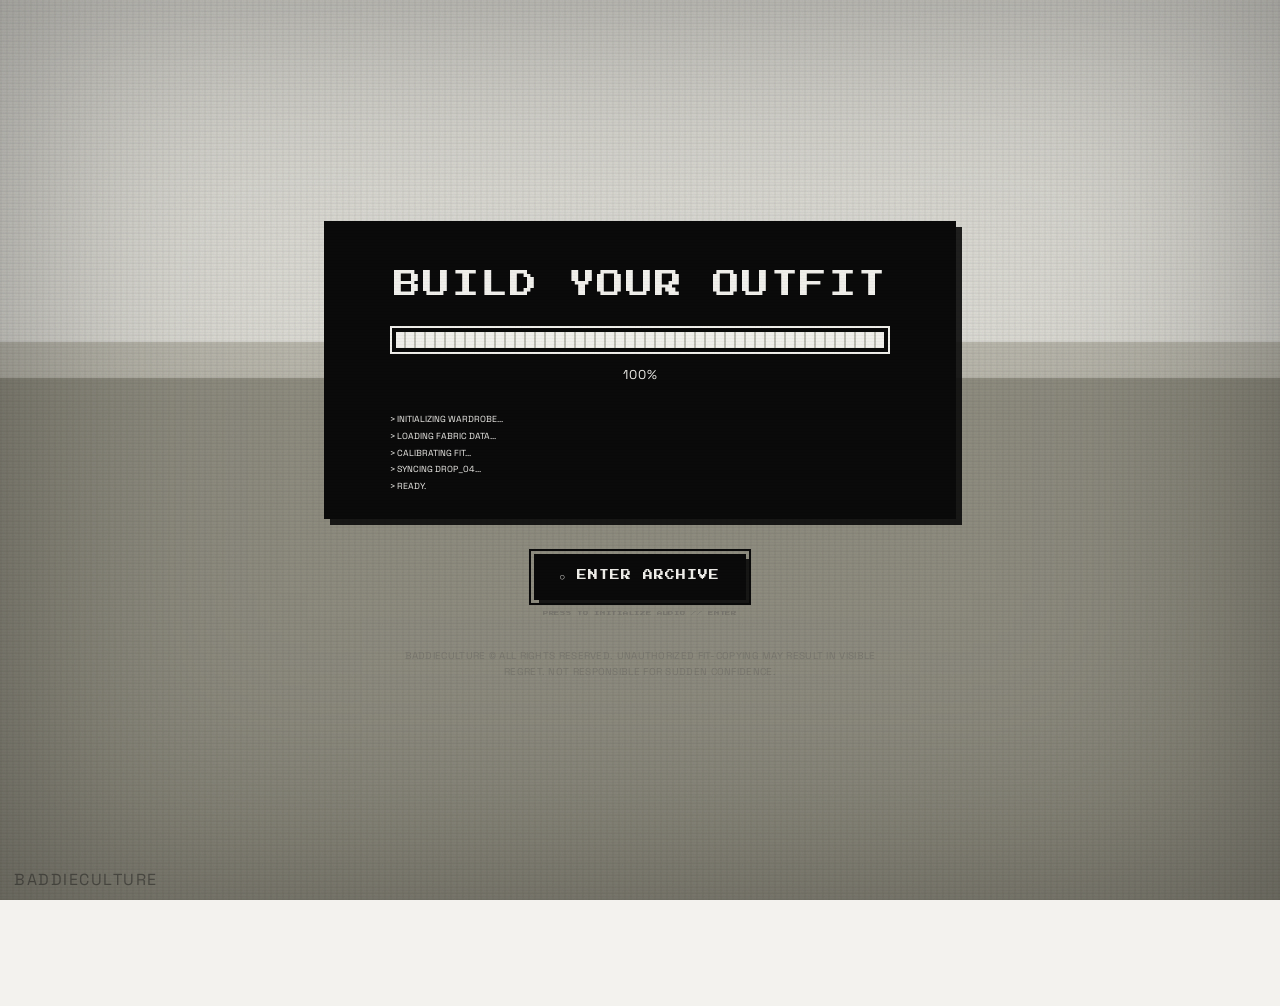
==== index.html @ 6192aa29 "Add files via upload" ====
<!DOCTYPE html>
<html lang="en">
<head>
  <meta charset="UTF-8">
  <meta name="viewport" content="width=device-width, initial-scale=1.0, viewport-fit=cover">
  <meta name="theme-color" content="#0a0a0a">
  <meta name="description" content="BADDIECULTURE // BUILD YOUR OUTFIT">
  <meta name="theme-color" content="#0a0a0a">
  <title>BADDIECULTURE // BUILD YOUR OUTFIT</title>
  <link rel="preconnect" href="https://fonts.googleapis.com">
  <link rel="preconnect" href="https://fonts.gstatic.com" crossorigin>
  <link href="https://fonts.googleapis.com/css2?family=Press+Start+2P&family=Space+Grotesk:wght@400;500;600;700&display=swap" rel="stylesheet">
  <link rel="stylesheet" href="css/styles.css">
</head>
<body>
  <div class="liminal-bg" aria-hidden="true"></div>
  <div class="grain-overlay" aria-hidden="true"></div>
  <div class="scan-overlay" aria-hidden="true"></div>
  <button class="brand-mark pixel" id="brand-secret" type="button" aria-label="BADDIECULTURE signal">BADDIECULTURE</button>
  <div class="signal-toast pixel" id="signal-toast" role="status" aria-live="polite"></div>

  <main id="app">
    <section class="screen active" id="screen-boot" aria-label="Loading">
      <div class="panel boot-card">
        <div class="boot-title pixel">BUILD YOUR OUTFIT</div>
        <div class="boot-bar-wrap">
          <div class="boot-bar-frame"><div class="boot-bar-track"><div class="boot-bar-fill" id="boot-fill"></div></div></div>
          <div class="boot-pct" id="boot-pct">00%</div>
        </div>
        <div class="boot-log" id="boot-log" aria-live="polite">
          <span>&gt; INITIALIZING WARDROBE...</span>
          <span>&gt; LOADING FABRIC DATA...</span>
          <span>&gt; CALIBRATING FIT...</span>
          <span>&gt; SYNCING DROP_04...</span>
          <span>&gt; READY.</span>
        </div>
      </div>
      <div class="boot-enter" id="boot-enter" hidden>
        <button class="enter-btn pixel" id="enter-btn" type="button">○ ENTER ARCHIVE</button>
        <div class="enter-hint pixel">PRESS TO INITIALIZE AUDIO // ENTER</div>
      </div>
      <p class="disclaimer">BADDIECULTURE © ALL RIGHTS RESERVED. UNAUTHORIZED FIT-COPYING MAY RESULT IN VISIBLE REGRET. NOT RESPONSIBLE FOR SUDDEN CONFIDENCE.</p>
    </section>

    <section class="screen" id="screen-select" aria-label="Build your outfit">
      <header class="hud-header">
        <span>DROP_04 // ARCHIVE_04</span>
        <span class="title">SELECT LOADOUT</span>
        <span id="drop-counter" aria-label="Drop availability">37 / 100 AVAILABLE</span><button class="sound-toggle pixel" id="sound-toggle" type="button" aria-pressed="false" aria-label="Toggle background music">♪ MUSIC: ON</button><span id="stage-count" class="sr-only" aria-hidden="true">01 / 03</span>
      </header>

      <div class="preset-bar" aria-label="Outfit presets">
        <span class="preset-label pixel">PRESETS</span>
        <button class="preset-btn pixel" type="button" data-preset="default">DEFAULT</button>
        <button class="preset-btn pixel" type="button" data-preset="all-black">ALL BLACK</button>
        <button class="preset-btn pixel" type="button" data-preset="street">STREET</button>
        <button class="preset-btn pixel" type="button" data-preset="angel">ANGEL</button>
        <button class="preset-btn pixel" type="button" data-preset="full-fit">FULL FIT</button>
        <button class="random-btn pixel" id="randomize-btn" type="button">⚄ RANDOMIZE</button>
      </div>

      <div class="select-body">
        <button class="arrow-btn pixel" id="prev-btn" aria-label="Previous product">‹</button>

        <div class="product-stage">
          <article class="product-card" id="product-card">
            <div class="product-image" id="product-image">
              <span class="cat-tag" id="product-cat">TOP</span>
              <img id="product-img" src="" alt="" width="500" height="500" loading="eager" decoding="async">
              <span class="image-index pixel" id="image-index">01</span>
              <div class="asset-error" id="asset-error" hidden role="alert"><span class="pixel">ASSET ERROR</span><button type="button" class="retry-btn pixel" id="retry-img">↻ RETRY</button></div>
            </div>
            <div class="product-name pixel" id="product-name">THREE EYES BABY TEE</div>
            <div class="product-price pixel" id="product-price">₹500</div>
            <div class="color-row" id="color-row"></div>
            <button class="add-btn pixel" id="add-btn">× ADD TO OUTFIT</button>
            <div class="micro-copy" id="micro-copy">SELECT A COLOR // ADD TO LOADOUT</div>
            <button class="info-toggle pixel" id="info-toggle" type="button" aria-expanded="false">+ ITEM DATA</button>
            <div class="product-info" id="product-info" hidden></div>
          </article>

          <div class="mannequin-wrap">
            <div class="mannequin-label pixel">YOUR FIGHTER</div>
            <div class="fighter-frame">
              <div id="mannequin" class="fighter-stack" aria-label="Your fighter outfit">
                <img id="fighter-base" class="fighter-layer base" alt="BADDIECULTURE fighter base" width="432" height="578" decoding="async">
                <img id="fighter-bottom" class="fighter-layer bottom" alt="Equipped bottom" width="432" height="578" decoding="async">
                <img id="fighter-top" class="fighter-layer top" alt="Equipped top" width="432" height="578" decoding="async">
                <img id="fighter-accessory" class="fighter-layer accessory" alt="Equipped accessory" width="432" height="578" decoding="async">
              </div>
              <span class="fighter-status pixel" id="fighter-status">BASE LOADOUT</span>
            </div>
            <div class="tray" id="tray" aria-label="Selected outfit slots">
              <button class="tray-slot" data-slot="top" type="button">TOP</button>
              <button class="tray-slot" data-slot="bottom" type="button">BTM</button>
              <button class="tray-slot" data-slot="accessory" type="button">ACC</button>
            </div>
            <button class="stats-toggle pixel" id="stats-toggle" type="button" aria-expanded="false">+ FIGHTER DATA</button>
            <div class="fighter-stats" id="fighter-stats" aria-label="Fighter stats" hidden>
              <div><span>AURA</span><b id="stat-aura">05</b></div>
              <div><span>CHAOS</span><b id="stat-chaos">05</b></div>
              <div><span>STYLE</span><b id="stat-style">05</b></div>
              <div><span>ENERGY</span><b id="stat-energy">05</b></div>
            </div>
</div>
        </div>

        <button class="arrow-btn pixel" id="next-btn" aria-label="Next product">›</button>
      </div>

      <div class="character-actions">
        <button class="save-fit-btn pixel" id="save-fit-btn" type="button">↓ SAVE CHARACTER</button>
        <button class="share-fit-btn pixel" id="share-fit-btn" type="button">↗ SHARE CHARACTER</button>
      </div>

      <button class="proceed-btn pixel" id="proceed-btn">○ VIEW LOADOUT</button>
    </section>

    <section class="screen" id="screen-loadout" aria-label="Your loadout">
      <button class="back-link pixel" id="back-to-select">← BACK TO SELECT</button>
      <header class="hud-header"><span class="title">YOUR LOADOUT</span><span id="loadout-count">0 ITEMS</span></header>
      <div class="loadout-grid" id="loadout-grid"></div>
      <div class="redeem-box">
        <input type="text" id="redeem-input" placeholder="ENTER CREATOR CODE" autocomplete="off" maxlength="24">
        <button id="redeem-btn" class="pixel">○ APPLY</button>
      </div>
      <div class="redeem-msg" id="redeem-msg" aria-live="polite"></div>
      <div class="hud-box">
        <div class="hud-box-title">ORDER SUMMARY</div>
        <div id="price-lines"></div>
      </div>
      <button class="confirm-btn pixel" id="confirm-btn" disabled>× CONFIRM ORDER</button>
    </section>

    <section class="screen" id="screen-confirm" aria-label="Order confirmation">
      <div class="panel confirm-card">
        <div class="connecting-text pixel connecting-dots" id="connecting-text">CONNECTING</div>
        <div class="confirm-summary" id="confirm-summary"></div>
        <a href="#" target="_blank" rel="noopener" class="wa-btn pixel" id="wa-link">○ OPEN WHATSAPP</a>
        <div class="confirm-note">Your outfit details are pre-filled in the message. We'll ask for your delivery address once you confirm.</div>
      </div>
      <button class="back-link pixel" id="restart-btn">← START OVER</button>
    </section>
  </main>

  <aside class="cart-drawer" id="cart-drawer" aria-label="Cart" aria-hidden="true">
    <div class="cart-head">
      <span class="pixel">YOUR CART</span>
      <button class="cart-close pixel" id="cart-close" type="button" aria-label="Close cart">×</button>
    </div>
    <div class="cart-items" id="cart-items"></div>
    <div class="cart-foot">
      <div class="cart-total pixel"><span>TOTAL</span><span id="cart-total">₹0</span></div>
      <button class="cart-checkout pixel" id="cart-checkout" type="button" aria-label="View your loadout">○ VIEW LOADOUT</button>
    </div>
  </aside>
  <button class="cart-fab pixel" id="cart-fab" type="button" aria-label="Open cart">CART <span id="cart-count-badge">0</span></button>

  <script>if ("serviceWorker" in navigator) window.addEventListener("load",()=>navigator.serviceWorker.register("sw.js").catch(()=>{}));</script>
  <script src="js/app.js" defer></script>
</body>
</html>
---- css/styles.css ----
:root{
  --bg:#f3f2ee; --panel:#0a0a0a; --ink:#0a0a0a; --dim:#78766e; --paper:#f3f2ee;
  --line:#0a0a0a; --shadow:rgba(10,10,10,.9); --danger:#b8281f;
  --pixel:"Press Start 2P",monospace; --grotesk:"Space Grotesk",system-ui,sans-serif;
}
*{box-sizing:border-box;margin:0;padding:0;-webkit-tap-highlight-color:transparent}
html,body{width:100%;height:100%;height:100dvh;overflow:hidden;background:var(--bg);color:var(--ink);font-family:var(--grotesk);-webkit-font-smoothing:antialiased}
body{overscroll-behavior:none}
button,input{font:inherit}
button{touch-action:manipulation}
.pixel{font-family:var(--pixel)}
.liminal-bg{position:fixed;inset:0;z-index:0;background:linear-gradient(to bottom,#dcdbd4 0 38%,#b9b7ac 38% 42%,#8f8d80 42% 100%);image-rendering:pixelated}
.liminal-bg:before{content:"";position:absolute;inset:0;background-image:repeating-linear-gradient(90deg,rgba(0,0,0,.05) 0 2px,transparent 2px 6px),repeating-linear-gradient(0deg,rgba(0,0,0,.04) 0 2px,transparent 2px 6px);opacity:.5;mix-blend-mode:multiply}
.liminal-bg:after{content:"";position:absolute;inset:0;box-shadow:inset 0 0 22vw rgba(0,0,0,.35)}
.grain-overlay,.scan-overlay{pointer-events:none;position:fixed;inset:0;z-index:999}
.grain-overlay{opacity:.18;mix-blend-mode:multiply;background-image:url("data:image/svg+xml,%3Csvg xmlns='http://www.w3.org/2000/svg' width='120' height='120'%3E%3Cfilter id='n'%3E%3CfeTurbulence type='fractalNoise' baseFrequency='.85' numOctaves='2' stitchTiles='stitch'/%3E%3C/filter%3E%3Crect width='100%25' height='100%25' filter='url(%23n)' opacity='.6'/%3E%3C/svg%3E")}
.scan-overlay{z-index:998;background:repeating-linear-gradient(0deg,rgba(0,0,0,.025) 0 1px,transparent 1px 3px)}
.brand-mark{position:fixed;left:14px;bottom:calc(10px + env(safe-area-inset-bottom));z-index:500;font-size:.5rem;letter-spacing:1.5px;opacity:.4;pointer-events:none}
#app{position:relative;width:100vw;height:100%;overflow:hidden;z-index:1}
.screen{position:absolute;inset:0;z-index:1;display:flex;flex-direction:column;align-items:center;justify-content:center;padding:5vh 5vw;overflow-y:auto;opacity:0;visibility:hidden;pointer-events:none;transform:translateY(12px) scale(.985);transition:opacity .25s ease,transform .25s cubic-bezier(.2,.9,.3,1)}
.screen.active{opacity:1;visibility:visible;pointer-events:auto;transform:none}
.panel{background:var(--panel);color:var(--paper);border:2px solid var(--line);box-shadow:6px 6px 0 var(--shadow)}
.boot-card{padding:3rem clamp(1.5rem,5vw,4rem);display:flex;flex-direction:column;align-items:center;gap:1.8rem}
#screen-boot{text-align:center;gap:2rem}
.boot-title{font-size:clamp(1rem,2.4vw,1.7rem);letter-spacing:2px}
.boot-bar-wrap{width:min(500px,74vw);display:flex;flex-direction:column;gap:.7rem}
.boot-bar-frame{border:2px solid var(--paper);padding:4px}.boot-bar-track{height:16px;background:#222;overflow:hidden}.boot-bar-fill{height:100%;width:0;background:repeating-linear-gradient(90deg,var(--paper) 0 8px,#bcbcb4 8px 10px);transition:width .08s linear;animation:stripeMove .5s linear infinite}
@keyframes stripeMove{to{background-position:-20px 0}}
.boot-pct{font-size:.8rem;letter-spacing:1px}.boot-log{font-size:.55rem;color:#8a8a82;line-height:1.9;height:6.5em;text-align:left;width:min(500px,74vw)}.boot-log span{display:block;opacity:0}.boot-log span.show{opacity:1;color:var(--paper)}
.disclaimer{font-size:.62rem;color:var(--dim);max-width:480px;line-height:1.6;letter-spacing:.3px}
.hud-header{display:flex;justify-content:space-between;align-items:center;width:100%;font-size:.6rem;letter-spacing:1px}.hud-header .title{font-size:.85rem}
#screen-select{gap:1rem;width:100%;max-width:1180px;margin:auto}
.select-body{display:flex;align-items:center;justify-content:center;gap:2vw;width:100%;flex:1;min-height:0}
.arrow-btn{background:var(--panel);border:2px solid var(--line);color:var(--paper);font-size:1.2rem;width:52px;height:52px;cursor:pointer;box-shadow:4px 4px 0 var(--shadow);transition:transform .08s steps(2),box-shadow .08s steps(2),background .15s;flex-shrink:0}.arrow-btn:hover{background:#191919}.arrow-btn:active{transform:translate(4px,4px);box-shadow:0 0 0 var(--shadow)}
.product-stage{display:flex;align-items:center;justify-content:center;gap:clamp(2rem,6vw,5rem);flex:1;max-width:920px;min-width:0}
.product-card{width:280px;display:flex;flex-direction:column;align-items:center;gap:.75rem;transition:transform .2s ease}.product-card:hover{transform:translateY(-4px)}
.product-image{width:260px;height:320px;border:2px solid var(--line);background:#e8e6df;display:flex;align-items:center;justify-content:center;overflow:hidden;position:relative;box-shadow:6px 6px 0 var(--shadow);isolation:isolate}.product-image:after{content:"";position:absolute;inset:0;border:1px solid rgba(255,255,255,.16);pointer-events:none}.product-image img{width:100%;height:100%;object-fit:contain;image-rendering:auto;display:block;transition:transform .35s cubic-bezier(.2,.8,.2,1),filter .25s}.product-image:hover img{transform:scale(1.045)}
.cat-tag{position:absolute;top:8px;left:8px;z-index:2;background:var(--panel);color:var(--paper);font-size:.5rem;padding:3px 6px}.image-index{position:absolute;right:8px;bottom:8px;z-index:2;background:rgba(10,10,10,.72);color:var(--paper);font-size:.42rem;padding:4px 5px}
.product-name{font-size:.72rem;text-align:center;letter-spacing:.5px}.product-price{font-size:.85rem}.color-row{display:flex;gap:.5rem;justify-content:center;min-height:31px}.color-swatch{font-family:var(--pixel);font-size:.5rem;display:flex;align-items:center;gap:.4rem;background:var(--paper);border:1px solid var(--line);padding:.4rem .6rem;cursor:pointer;color:var(--ink);transition:transform .1s,box-shadow .1s}.color-swatch:hover{transform:translateY(-2px)}.color-swatch.selected{background:var(--panel);color:var(--paper);box-shadow:3px 3px 0 var(--shadow)}.color-swatch .dot{width:10px;height:10px;border:1px solid var(--line);display:inline-block}
.add-btn,.proceed-btn,.confirm-btn,.wa-btn{font-family:var(--pixel);background:var(--panel);color:var(--paper);border:2px solid var(--line);cursor:pointer;letter-spacing:1px;box-shadow:5px 5px 0 var(--shadow);transition:transform .08s steps(2),box-shadow .08s steps(2),background .15s}.add-btn{font-size:.62rem;padding:.85rem 1.2rem;width:100%}.add-btn:hover,.proceed-btn:hover,.confirm-btn:hover,.wa-btn:hover{background:#1b1b1b}.add-btn:active,.proceed-btn:active,.confirm-btn:active,.wa-btn:active{transform:translate(3px,3px);box-shadow:2px 2px 0 var(--shadow)}.add-btn.added{background:var(--paper);color:var(--ink)}.micro-copy{font-size:.45rem;color:var(--dim);letter-spacing:.7px;text-align:center;min-height:1em}
.mannequin-wrap{display:flex;flex-direction:column;align-items:center;gap:.5rem}.mannequin-label{font-size:.52rem;color:var(--dim);letter-spacing:1px}.fighter-frame{position:relative;display:flex;flex-direction:column;align-items:center;gap:.2rem}.fighter-stack{position:relative;width:344px;height:460px;flex:0 0 460px;overflow:visible;isolation:isolate;animation:fighterIdle 3.2s ease-in-out infinite}.fighter-layer{position:absolute;inset:0;width:100%;height:100%;display:block;object-fit:contain;object-position:center;image-rendering:auto;pointer-events:none;user-select:none;border:0;outline:0;box-shadow:none;background:transparent;opacity:1;transition:opacity .12s ease,transform .16s steps(3)}.fighter-layer.base{z-index:10}.fighter-layer.bottom{z-index:20}.fighter-layer.top{z-index:30}.fighter-layer.accessory{z-index:40}.fighter-layer.hidden{display:none!important}.fighter-layer.equipping{animation:layerPop .2s steps(3)}.fighter-status{font-size:.42rem;color:var(--dim);letter-spacing:.8px}.fighter-frame:after{content:"";position:absolute;bottom:8px;width:110px;height:12px;border-radius:50%;background:rgba(0,0,0,.22);filter:blur(5px);z-index:-1;animation:shadowIdle 4.8s ease-in-out infinite}.tray{display:flex;align-items:center;gap:.7rem;font-size:.5rem;color:var(--dim);letter-spacing:.5px}.tray-slot{border:1px solid var(--dim);padding:.4rem .6rem;background:var(--paper);font-family:var(--pixel);font-size:.5rem;color:var(--ink);cursor:pointer}.tray-slot.filled{border-color:var(--ink);color:var(--paper);background:var(--panel);animation:hudPop .25s steps(3)}
@keyframes fighterIdle{0%,100%{transform:translateY(0)}50%{transform:translateY(-3px)}}@keyframes shadowIdle{0%,100%{transform:scaleX(1);opacity:.8}50%{transform:scaleX(.92);opacity:.6}}@keyframes layerPop{0%{opacity:.35;transform:scale(.985)}100%{opacity:1;transform:none}}@keyframes hudPop{0%{transform:scale(1.15)}100%{transform:scale(1)}}
.proceed-btn{font-size:.65rem;padding:.85rem 1.6rem;opacity:.25;pointer-events:none}.proceed-btn.enabled{opacity:1;pointer-events:auto}
#screen-loadout{width:100%;max-width:900px;margin:auto;gap:1rem;justify-content:flex-start;padding-top:4vh;padding-bottom:4vh}.back-link{align-self:flex-start;background:none;border:0;color:var(--ink);cursor:pointer;font-size:.5rem;letter-spacing:.5px}.loadout-grid{display:grid;grid-template-columns:1fr;gap:.75rem;width:100%}.item-row{background:var(--paper);border:2px solid var(--line);box-shadow:4px 4px 0 var(--shadow);padding:.75rem;display:grid;grid-template-columns:64px 1fr auto;gap:.8rem;align-items:center;transition:transform .15s,box-shadow .15s}.item-row:hover{transform:translateY(-2px);box-shadow:6px 6px 0 var(--shadow)}.item-thumb{width:64px;height:64px;border:1px solid var(--line);overflow:hidden;background:#e8e6df}.item-thumb img{width:100%;height:100%;object-fit:contain;display:block}.item-info .name{font-size:.62rem;margin-bottom:.5rem}.item-stats{display:flex;flex-wrap:wrap;gap:.4rem;font-size:.72rem;color:var(--dim)}.item-stats span{border:1px solid var(--ink);padding:2px 8px;color:var(--ink)}.item-price{font-size:.72rem;text-align:right}.size-row{grid-column:1/-1;display:flex;gap:.5rem;margin-top:.6rem;flex-wrap:wrap}.size-btn{font-family:var(--pixel);font-size:.58rem;background:var(--paper);color:var(--ink);border:1px solid var(--line);padding:.5rem .7rem;cursor:pointer}.size-btn:hover{transform:translateY(-1px)}.size-btn.selected{background:var(--panel);color:var(--paper);box-shadow:3px 3px 0 var(--shadow);animation:hudPop .2s steps(3)}
.redeem-box{display:flex;width:100%;gap:.5rem}.redeem-box input{flex:1;min-width:0;background:var(--paper);color:var(--ink);border:2px solid var(--line);padding:.8rem;font-family:var(--pixel);font-size:.58rem;outline:none}.redeem-box input:focus{box-shadow:4px 4px 0 var(--shadow)}.redeem-box button{font-size:.58rem;padding:.8rem 1rem}.redeem-msg{min-height:1em;font-family:var(--pixel);font-size:.48rem}.redeem-msg.ok{color:#315f31}.redeem-msg.err{color:var(--danger)}.hud-box{width:100%;background:var(--panel);color:var(--paper);border:2px solid var(--line);padding:1rem;box-shadow:5px 5px 0 var(--shadow)}.hud-box-title{font-size:.58rem;color:#9a9a92;margin-bottom:.8rem;letter-spacing:1px}.price-line{display:flex;justify-content:space-between;font-family:var(--pixel);font-size:.62rem;padding:.4rem 0}.price-line.discount{color:#c9c9c1}.price-line.total{border-top:1px dashed #555;margin-top:.5rem;padding-top:.8rem;font-size:.82rem}.confirm-btn{font-size:.7rem;padding:1.05rem;width:100%}.confirm-btn:disabled{opacity:.25;cursor:not-allowed;box-shadow:none}.confirm-btn:disabled:hover{background:var(--panel)}
#screen-confirm{gap:1.5rem}.confirm-card{padding:2rem clamp(1.5rem,5vw,4rem);display:flex;flex-direction:column;align-items:center;gap:1rem;width:min(560px,92vw);text-align:center}.connecting-text{font-size:.7rem}.connecting-dots:after{content:"";animation:dots 1.1s steps(4) infinite}@keyframes dots{0%{content:""}25%{content:"."}50%{content:".."}75%,100%{content:"..."}}.confirm-summary{font-size:.7rem;line-height:1.7;color:#bdbdb5;max-width:430px}.wa-btn{display:inline-flex;text-decoration:none;font-size:.62rem;padding:.9rem 1.2rem;opacity:0;transform:translateY(5px);pointer-events:none}.wa-btn.show{opacity:1;transform:none;pointer-events:auto}.confirm-note{font-size:.62rem;color:#8a8a82;line-height:1.6;max-width:430px}
.product-card.swap{animation:cardSwap .22s steps(4)}@keyframes cardSwap{0%{opacity:.35;transform:translateX(8px)}100%{opacity:1;transform:none}}
@media(max-width:900px){.select-body{gap:1vw}.product-stage{gap:2vw}.product-image{width:230px;height:280px}.product-card{width:250px}.fighter-stack{width:300px;height:400px;flex-basis:400px}}
@media(max-width:700px){html,body{overflow:hidden}.screen{padding:4vh 4vw}.select-body{display:grid;grid-template-columns:44px 1fr 44px;gap:1rem;align-items:center;overflow:visible}.product-stage{grid-column:1/-1;grid-row:1;display:flex;flex-direction:column;gap:.4rem;overflow-y:auto;max-height:calc(100dvh - 190px);padding:1rem 0}.product-card{order:2;width:min(300px,82vw)}.mannequin-wrap{order:1}.product-image{width:min(240px,70vw);height:min(270px,38vh)}.fighter-stack{width:250px;height:335px;flex-basis:335px}.arrow-btn{grid-row:1;z-index:3}.arrow-btn:first-child{grid-column:1}.arrow-btn:last-child{grid-column:3}.proceed-btn{margin-top:.2rem}.hud-header{font-size:.5rem}.hud-header .title{font-size:.68rem}.brand-mark{font-size:.42rem}}
@media(max-width:480px){.boot-card,.confirm-card{padding:1.8rem 1rem}.boot-title{font-size:.82rem}.boot-bar-wrap,.boot-log{width:min(320px,86vw)}.product-stage{max-height:calc(100dvh - 170px)}.fighter-stack{width:220px;height:294px;flex-basis:294px}.product-image{height:230px}.product-name{font-size:.58rem}.product-price{font-size:.72rem}.add-btn,.proceed-btn,.confirm-btn{font-size:.52rem;padding:.72rem .85rem}.color-swatch{font-size:.44rem;padding:.35rem .45rem}.item-row{grid-template-columns:52px 1fr}.item-thumb{width:52px;height:52px}.item-price{grid-column:2;text-align:left}.item-stats{font-size:.62rem}.redeem-box{flex-direction:column}.redeem-box button{width:100%}.hud-box{padding:.8rem}.price-line{font-size:.54rem}}
@media(prefers-reduced-motion:reduce){*,*:before,*:after{animation-duration:.001ms!important;animation-iteration-count:1!important;transition-duration:.001ms!important}}

/* ================= V1 POLISH / INTERACTION LAYER ================= */
button:focus-visible,input:focus-visible{outline:2px solid var(--ink);outline-offset:3px}
.brand-mark{appearance:none;border:0;background:none;color:var(--ink);font:inherit;text-align:left;cursor:pointer}
.signal-toast{position:fixed;left:50%;top:18px;transform:translate(-50%,-12px);z-index:1200;background:var(--panel);color:var(--paper);border:2px solid var(--line);box-shadow:5px 5px 0 var(--shadow);padding:.65rem .8rem;font-size:.48rem;letter-spacing:.6px;opacity:0;pointer-events:none;transition:opacity .15s steps(2),transform .15s steps(2);white-space:nowrap}
.signal-toast.show{opacity:1;transform:translate(-50%,0)}
.signal-flash .liminal-bg{animation:signalFlash .26s steps(2)}
@keyframes signalFlash{0%,100%{filter:none}50%{filter:contrast(1.45) invert(.08)}}
.liminal-bg:before{animation:gridDrift 18s linear infinite}
@keyframes gridDrift{from{background-position:0 0,0 0}to{background-position:48px 48px,-36px 36px}}
.preset-bar{width:100%;display:flex;align-items:center;justify-content:center;gap:.45rem;flex-wrap:wrap;min-height:28px}
.preset-label{font-size:.43rem;color:var(--dim);margin-right:.15rem}
.preset-btn,.random-btn{border:1px solid var(--line);background:rgba(243,242,238,.8);color:var(--ink);padding:.4rem .55rem;font-size:.42rem;cursor:pointer;transition:transform .1s steps(2),background .1s,color .1s,box-shadow .1s}
.preset-btn:hover,.random-btn:hover{transform:translateY(-2px);background:var(--panel);color:var(--paper);box-shadow:3px 3px 0 var(--shadow)}
.preset-btn:active,.random-btn:active{transform:translate(2px,2px);box-shadow:none}
.random-btn{background:var(--panel);color:var(--paper)}
.info-toggle{border:0;background:none;color:var(--dim);font-family:var(--pixel);font-size:.42rem;cursor:pointer;padding:.15rem .2rem;letter-spacing:.5px}
.info-toggle:hover{color:var(--ink)}
.product-info{width:100%;border-top:1px dashed #aaa;padding-top:.55rem;text-align:left}
.info-grid{display:grid;grid-template-columns:auto 1fr;gap:.3rem .6rem;font-size:.48rem;line-height:1.35}
.info-grid span{font-family:var(--pixel);font-size:.4rem;color:var(--dim)}
.info-grid b{font-weight:600;text-align:right}
.product-info p{font-size:.52rem;line-height:1.45;color:var(--dim);margin-top:.6rem}
.fighter-stats{width:100%;max-width:270px;display:grid;grid-template-columns:repeat(4,1fr);gap:.35rem;margin-top:.1rem}
.fighter-stats div{border:1px solid #a9a79f;background:rgba(243,242,238,.5);padding:.3rem .2rem;text-align:center;display:flex;flex-direction:column;gap:.22rem}
.fighter-stats span{font-family:var(--pixel);font-size:.34rem;color:var(--dim)}
.fighter-stats b{font-family:var(--pixel);font-size:.48rem;font-weight:400}
.save-fit-btn{border:1px solid var(--line);background:transparent;color:var(--ink);font-size:.42rem;padding:.45rem .65rem;cursor:pointer;transition:transform .1s steps(2),background .1s,color .1s}
.save-fit-btn:hover{background:var(--panel);color:var(--paper);transform:translateY(-2px)}
.product-image img{will-change:transform}
.product-card.swap .product-image img{animation:imageFlicker .22s steps(4)}
@keyframes imageFlicker{0%{opacity:.35;filter:contrast(1.4)}35%{opacity:.75}65%{opacity:.45}100%{opacity:1;filter:none}}
@media (hover:hover){.product-card:hover .product-name{letter-spacing:.9px}.fighter-stack:hover{filter:contrast(1.03)}}
@media(max-width:700px){
  .preset-bar{justify-content:flex-start;overflow-x:auto;flex-wrap:nowrap;padding:0 1px 2px;scrollbar-width:none}
  .preset-bar::-webkit-scrollbar{display:none}
  .preset-label{position:sticky;left:0;background:var(--bg);z-index:2;padding-right:.25rem}
  .product-info{font-size:.5rem}
  .fighter-stats{max-width:250px}
    .save-fit-btn{min-height:36px}
}
@media(max-width:480px){
  .signal-toast{font-size:.4rem;max-width:90vw;overflow:hidden;text-overflow:ellipsis}
  .preset-btn,.random-btn{font-size:.36rem;padding:.35rem .45rem}
  .fighter-stats{gap:.25rem}
  .fighter-stats span{font-size:.3rem}
  .fighter-stats b{font-size:.42rem}
    }
@media(prefers-reduced-motion:reduce){
  .liminal-bg:before{animation:none!important}
  .signal-toast,.product-card,.product-image img,.preset-btn,.random-btn,.save-fit-btn{transition:none!important}
}

/* V1.1.1 interaction/layout fixes */
.preset-bar button{position:relative;z-index:20;pointer-events:auto;touch-action:manipulation}
.random-btn{position:relative;z-index:21;pointer-events:auto}
.character-actions{width:100%;max-width:300px;display:grid;grid-template-columns:1fr 1fr;gap:.5rem;margin-top:.15rem}
.character-actions button{min-width:0;min-height:36px;font-family:var(--pixel);font-size:.42rem;line-height:1.35;cursor:pointer;pointer-events:auto;touch-action:manipulation}
.save-fit-btn,.share-fit-btn{border:1px solid var(--line);background:transparent;color:var(--ink);padding:.55rem .5rem;transition:transform .1s steps(2),background .1s,color .1s,box-shadow .1s}
.save-fit-btn:hover,.share-fit-btn:hover{background:var(--panel);color:var(--paper);transform:translateY(-2px);box-shadow:3px 3px 0 var(--shadow)}
.save-fit-btn:active,.share-fit-btn:active{transform:translate(2px,2px);box-shadow:none}
.proceed-btn{position:relative;z-index:25;flex:0 0 auto;margin-top:.25rem;margin-bottom:.5rem}
@media(max-width:700px){
  .character-actions{max-width:270px;grid-template-columns:1fr 1fr}
  .character-actions button{font-size:.36rem;min-height:38px;padding:.45rem .35rem}
  .proceed-btn{margin-top:.35rem;margin-bottom:.35rem}
}
@media(max-width:480px){
  .character-actions{max-width:260px;gap:.4rem}
  .character-actions button{font-size:.34rem}
}

/* V1.1.2 — keep character actions and loadout CTA physically separated */
.character-actions{
  position:relative;
  z-index:30;
  margin-bottom:1.25rem;
  isolation:isolate;
}
.character-actions .save-fit-btn,
.character-actions .share-fit-btn{
  position:relative;
  z-index:31;
}
#screen-select > .proceed-btn{
  position:relative;
  z-index:100;
  display:block;
  flex:none;
  clear:both;
  margin-top:1rem;
  margin-bottom:1rem;
  align-self:center;
}
@media(max-width:700px){
  #screen-select{justify-content:flex-start;}
  #screen-select .select-body{flex:none; width:100%;}
  #screen-select > .proceed-btn{margin-top:1.25rem; margin-bottom:.75rem;}
  .character-actions{margin-bottom:1.5rem;}
}
@media(max-width:480px){
  #screen-select > .proceed-btn{margin-top:1.5rem;}
  .character-actions{margin-bottom:1.75rem;}
}


/* V1.1.3 — stable action layout + mobile-first select screen */
#screen-select{overflow-x:hidden;overflow-y:auto;}
#screen-select > .character-actions{
  position:relative; z-index:5; display:grid; grid-template-columns:repeat(2,minmax(0,1fr));
  gap:.55rem; width:min(420px,92vw); margin:1rem auto .65rem; padding:0;
}
#screen-select > .character-actions button{position:static; width:100%; min-height:40px; box-sizing:border-box;}
#screen-select > .proceed-btn{position:relative; z-index:5; display:block; width:min(420px,92vw); margin:.65rem auto 1.2rem; box-sizing:border-box;}
@media(max-width:700px){
  #screen-select{padding:2.5vh 3vw 3vh; justify-content:flex-start;}
  #screen-select .preset-bar{margin-bottom:.35rem;}
  #screen-select .select-body{display:block; width:100%; min-height:0; overflow:visible;}
  #screen-select .product-stage{display:flex; flex-direction:column; align-items:center; width:100%; max-height:none; overflow:visible; padding:.5rem 0 0; gap:.8rem;}
  #screen-select .mannequin-wrap{width:100%; order:1;}
  #screen-select .product-card{order:2; width:min(330px,90vw); margin:.2rem auto 0;}
  #screen-select .arrow-btn{position:absolute; top:50%; transform:translateY(-50%); z-index:10;}
  #screen-select .arrow-btn:first-child{left:1.5vw;}
  #screen-select .arrow-btn:last-child{right:1.5vw;}
  #screen-select > .character-actions{width:min(340px,90vw); grid-template-columns:1fr; gap:.5rem; margin:.85rem auto .6rem;}
  #screen-select > .character-actions button{min-height:44px; font-size:.42rem;}
  #screen-select > .proceed-btn{width:min(340px,90vw); margin:.6rem auto 1.5rem; min-height:46px;}
}
@media(max-width:480px){
  #screen-select{padding:2vh 2.5vw 2vh;}
  #screen-select .fighter-stack{width:min(220px,58vw); height:auto; aspect-ratio:344/460; flex-basis:auto;}
  #screen-select .product-image{width:min(210px,62vw); height:205px;}
  #screen-select .product-card{width:min(310px,88vw);}
  #screen-select > .character-actions{width:min(310px,88vw);}
  #screen-select > .proceed-btn{width:min(310px,88vw);}
}
@media(prefers-reduced-motion:reduce){#screen-select .fighter-stack{animation:none!important;}}

/* Compact fighter-data control: keeps stats available without crowding the fighter UI */
.stats-toggle{
  align-self:center;
  width:max-content;
  border:1px solid var(--line);
  background:rgba(243,242,238,.72);
  color:var(--ink);
  padding:.28rem .48rem;
  font-family:var(--pixel);
  font-size:.34rem;
  line-height:1.2;
  letter-spacing:.25px;
  cursor:pointer;
  transition:transform .1s steps(2),background .1s,color .1s,box-shadow .1s;
}
.stats-toggle:hover{transform:translateY(-1px);background:var(--panel);color:var(--paper);box-shadow:2px 2px 0 var(--shadow)}
.stats-toggle:active{transform:translate(1px,1px);box-shadow:none}
.fighter-stats[hidden]{display:none}
@media(min-width:701px){
  .stats-toggle{position:relative;z-index:4;margin-top:-.1rem;margin-bottom:-.05rem}
  .fighter-stats{margin-top:.05rem}
}
@media(max-width:700px){
  .stats-toggle{font-size:.32rem;padding:.3rem .5rem;margin:.05rem auto 0;min-height:30px}
  .fighter-stats{max-width:235px;margin-top:.2rem}
}
@media(max-width:480px){
  .stats-toggle{font-size:.29rem;padding:.28rem .42rem;min-height:28px}
}

/* Compact fighter-data control */
.stats-toggle{align-self:center;width:max-content;border:1px solid var(--line);background:rgba(243,242,238,.72);color:var(--ink);padding:.28rem .48rem;font-family:var(--pixel);font-size:.34rem;line-height:1.2;letter-spacing:.25px;cursor:pointer;transition:transform .1s steps(2),background .1s,color .1s,box-shadow .1s}
.stats-toggle:hover{transform:translateY(-1px);background:var(--panel);color:var(--paper);box-shadow:2px 2px 0 var(--shadow)}
.stats-toggle:active{transform:translate(1px,1px);box-shadow:none}
.fighter-stats[hidden]{display:none}
@media(min-width:701px){.stats-toggle{position:relative;z-index:4;margin-top:-.1rem;margin-bottom:-.05rem}.fighter-stats{margin-top:.05rem}}
@media(max-width:700px){.stats-toggle{font-size:.32rem;padding:.3rem .5rem;margin:.05rem auto 0;min-height:30px}.fighter-stats{max-width:235px;margin-top:.2rem}}
@media(max-width:480px){.stats-toggle{font-size:.29rem;padding:.28rem .42rem;min-height:28px}}

/* V1.1.5 — dedicated, non-overlapping loadout CTA */
#screen-select > .character-actions {
  order: 20;
  position: relative;
  z-index: 2;
  margin: 1rem auto .5rem;
}
#screen-select > .proceed-btn {
  order: 21;
  position: relative;
  z-index: 2;
  width: min(360px, 88vw);
  min-height: 46px;
  margin: .5rem auto 1.5rem;
  transform: none;
  clear: both;
}
#screen-select > .proceed-btn:hover { transform: translateY(-2px); }
#screen-select > .proceed-btn:active { transform: translate(3px,3px); }
@media(max-width:700px){
  #screen-select > .character-actions {
    width: min(340px, 90vw);
    margin: 1rem auto .75rem;
  }
  #screen-select > .proceed-btn {
    width: min(340px, 90vw);
    margin: .75rem auto 1.75rem;
  }
}
@media(max-width:480px){
  #screen-select > .character-actions { width: min(310px, 88vw); margin-top: .9rem; }
  #screen-select > .proceed-btn { width: min(310px, 88vw); min-height: 48px; margin-top: .75rem; }
}
\n\n/* V1.2 performance + accessibility polish */\n.product-image img,.fighter-layer,.item-thumb img,.cart-item img{content-visibility:auto;}\n.asset-error{position:absolute;inset:50% auto auto 50%;transform:translate(-50%,-50%);display:flex;align-items:center;gap:.5rem;border:1px solid var(--line);background:rgba(243,242,238,.96);padding:.5rem;z-index:8;white-space:nowrap;}\n.asset-error[hidden]{display:none;}\n.retry-btn{border:1px solid var(--line);background:var(--panel);color:var(--paper);padding:.4rem .55rem;font-size:.38rem;cursor:pointer;}\n.retry-btn:focus-visible,.preset-btn:focus-visible,.random-btn:focus-visible,.save-fit-btn:focus-visible,.share-fit-btn:focus-visible,.proceed-btn:focus-visible,.stats-toggle:focus-visible,.add-btn:focus-visible,.arrow-btn:focus-visible,.cart-fab:focus-visible,.cart-checkout:focus-visible,.cart-close:focus-visible{outline:2px solid var(--ink);outline-offset:3px;}\n#drop-counter{white-space:nowrap;}\n.item-stats{display:flex;flex-wrap:wrap;gap:.35rem .6rem;}\n@media(max-width:700px){#drop-counter{font-size:.42rem;}.asset-error{max-width:90%;white-space:normal;justify-content:center;text-align:center;}.item-stats{gap:.3rem .45rem;}}\n
/* V1.3 — retro arcade audio controls */
.sound-toggle{
  appearance:none;
  border:1px solid var(--line);
  background:rgba(243,242,238,.78);
  color:var(--ink);
  min-height:30px;
  padding:.28rem .45rem;
  font-family:var(--pixel);
  font-size:.34rem;
  line-height:1.2;
  letter-spacing:.2px;
  cursor:pointer;
  white-space:nowrap;
  transition:transform .1s steps(2),background .1s,color .1s,box-shadow .1s;
}
.sound-toggle:hover{transform:translateY(-1px);background:var(--panel);color:var(--paper);box-shadow:2px 2px 0 var(--shadow)}
.sound-toggle:active{transform:translate(1px,1px);box-shadow:none}
.sound-toggle.is-on{background:var(--ink);color:var(--paper);box-shadow:2px 2px 0 var(--shadow)}
.sound-toggle:focus-visible{outline:2px solid var(--ink);outline-offset:3px}
@media(max-width:700px){
  .hud-header{gap:.45rem;}
  .sound-toggle{font-size:.3rem;min-height:28px;padding:.26rem .38rem;}
}
@media(max-width:480px){
  .sound-toggle{font-size:.27rem;min-height:26px;padding:.24rem .34rem;}
}

/* V1.4 — boot gate / audio unlock */
.boot-enter{display:flex;flex-direction:column;align-items:center;gap:.7rem;margin-top:.2rem;opacity:0;transform:translateY(5px);transition:opacity .2s steps(3),transform .2s steps(3)}
.boot-enter.show{opacity:1;transform:none}
.boot-enter[hidden]{display:none}
.enter-btn{font-family:var(--pixel);font-size:.62rem;padding:.9rem 1.5rem;background:var(--panel);color:var(--paper);border:2px solid var(--line);cursor:pointer;letter-spacing:1px;box-shadow:5px 5px 0 var(--shadow);transition:transform .08s steps(2),box-shadow .08s steps(2),background .1s}
.enter-btn:hover{background:#1b1b1b;transform:translateY(-2px)}
.enter-btn:active{transform:translate(3px,3px);box-shadow:2px 2px 0 var(--shadow)}
.enter-btn:focus-visible{outline:2px solid var(--ink);outline-offset:3px}
.enter-hint{font-size:.34rem;color:var(--dim);letter-spacing:.7px;text-align:center}
@media(max-width:480px){.enter-btn{font-size:.52rem;padding:.78rem 1.1rem}.enter-hint{font-size:.29rem}}
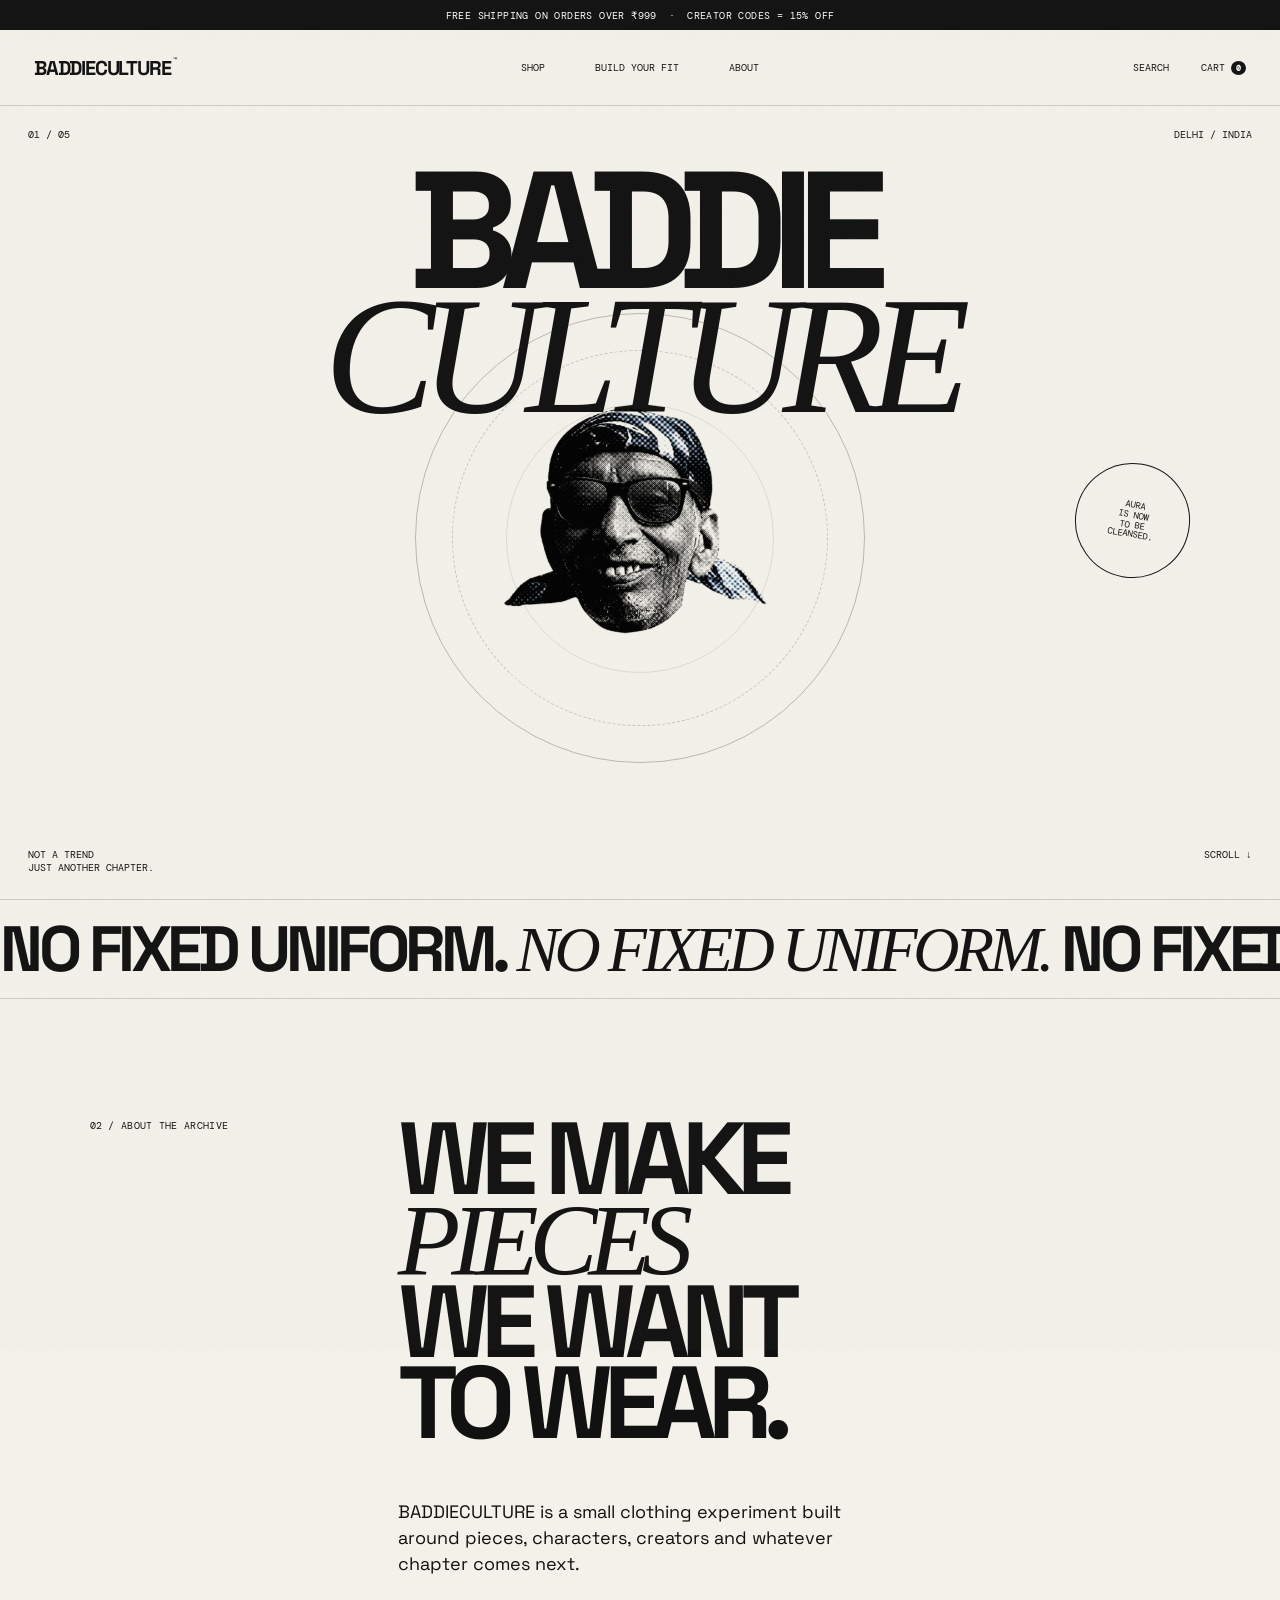
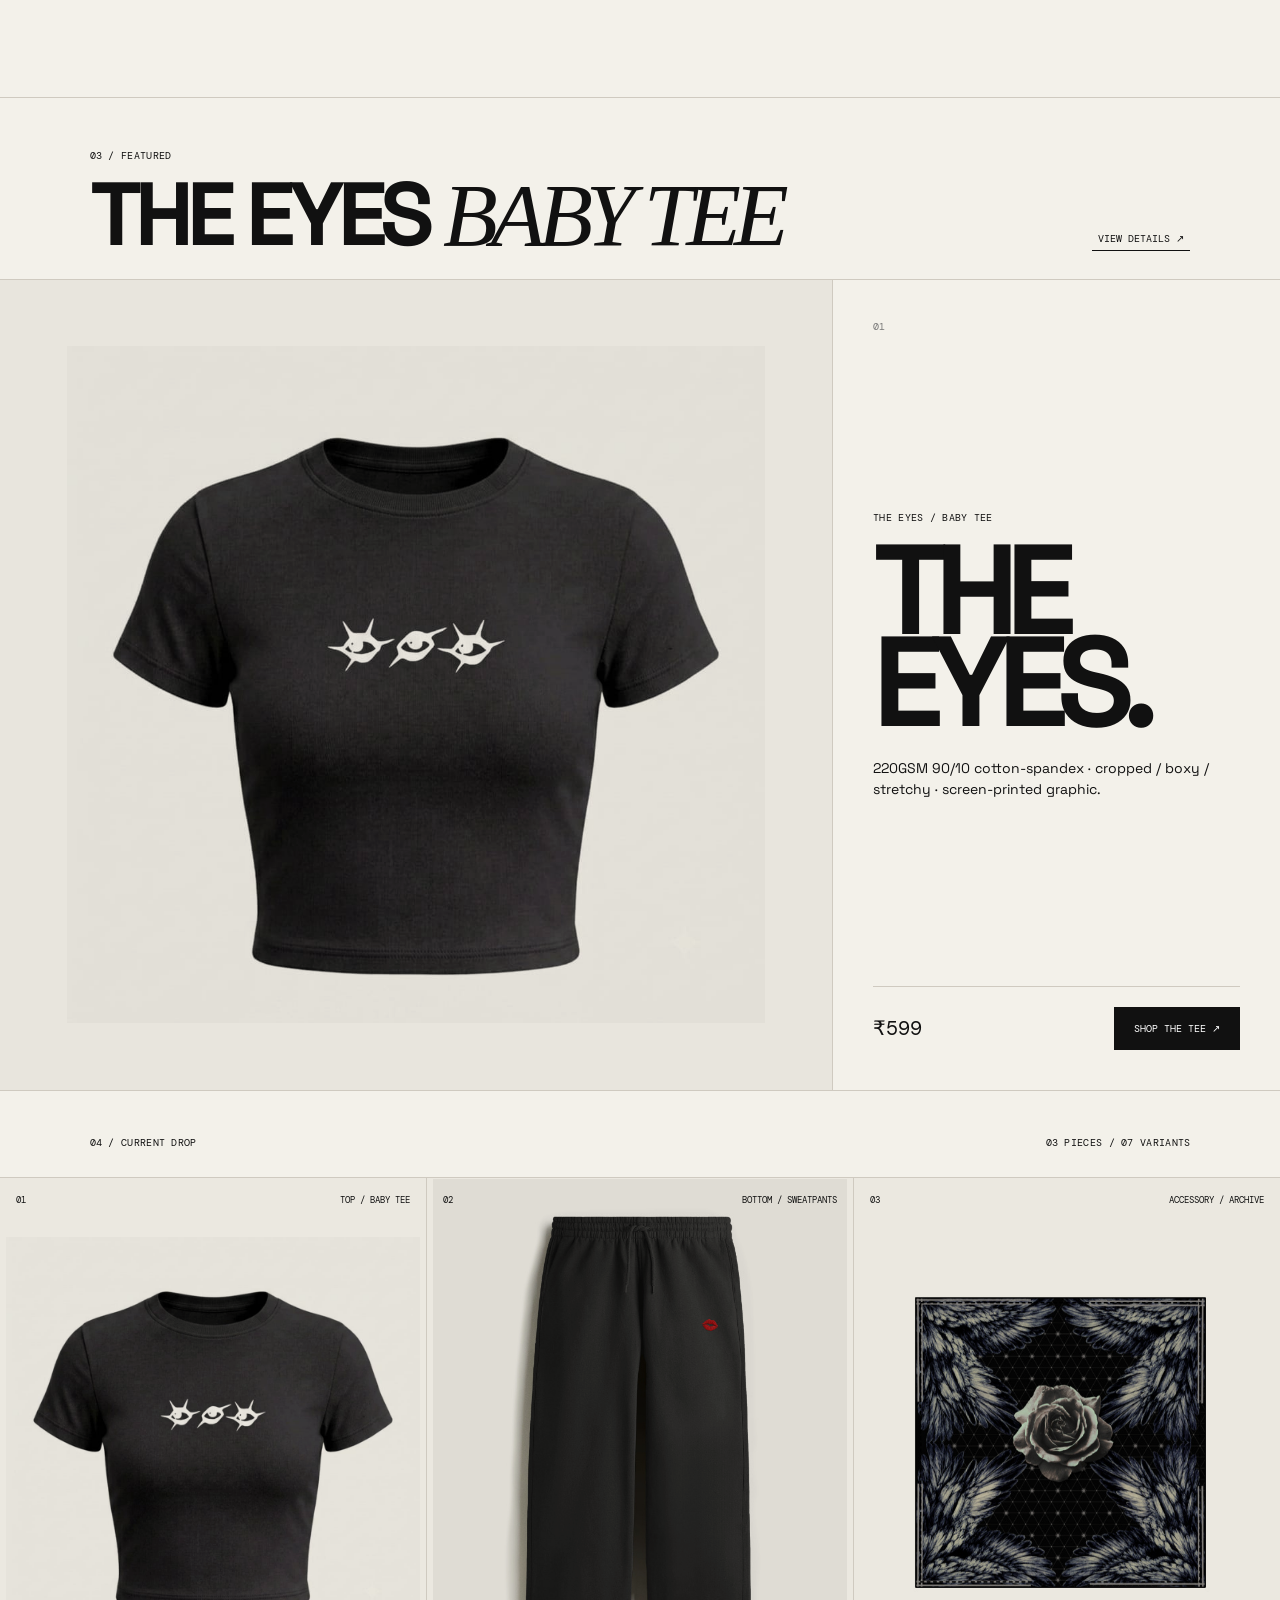
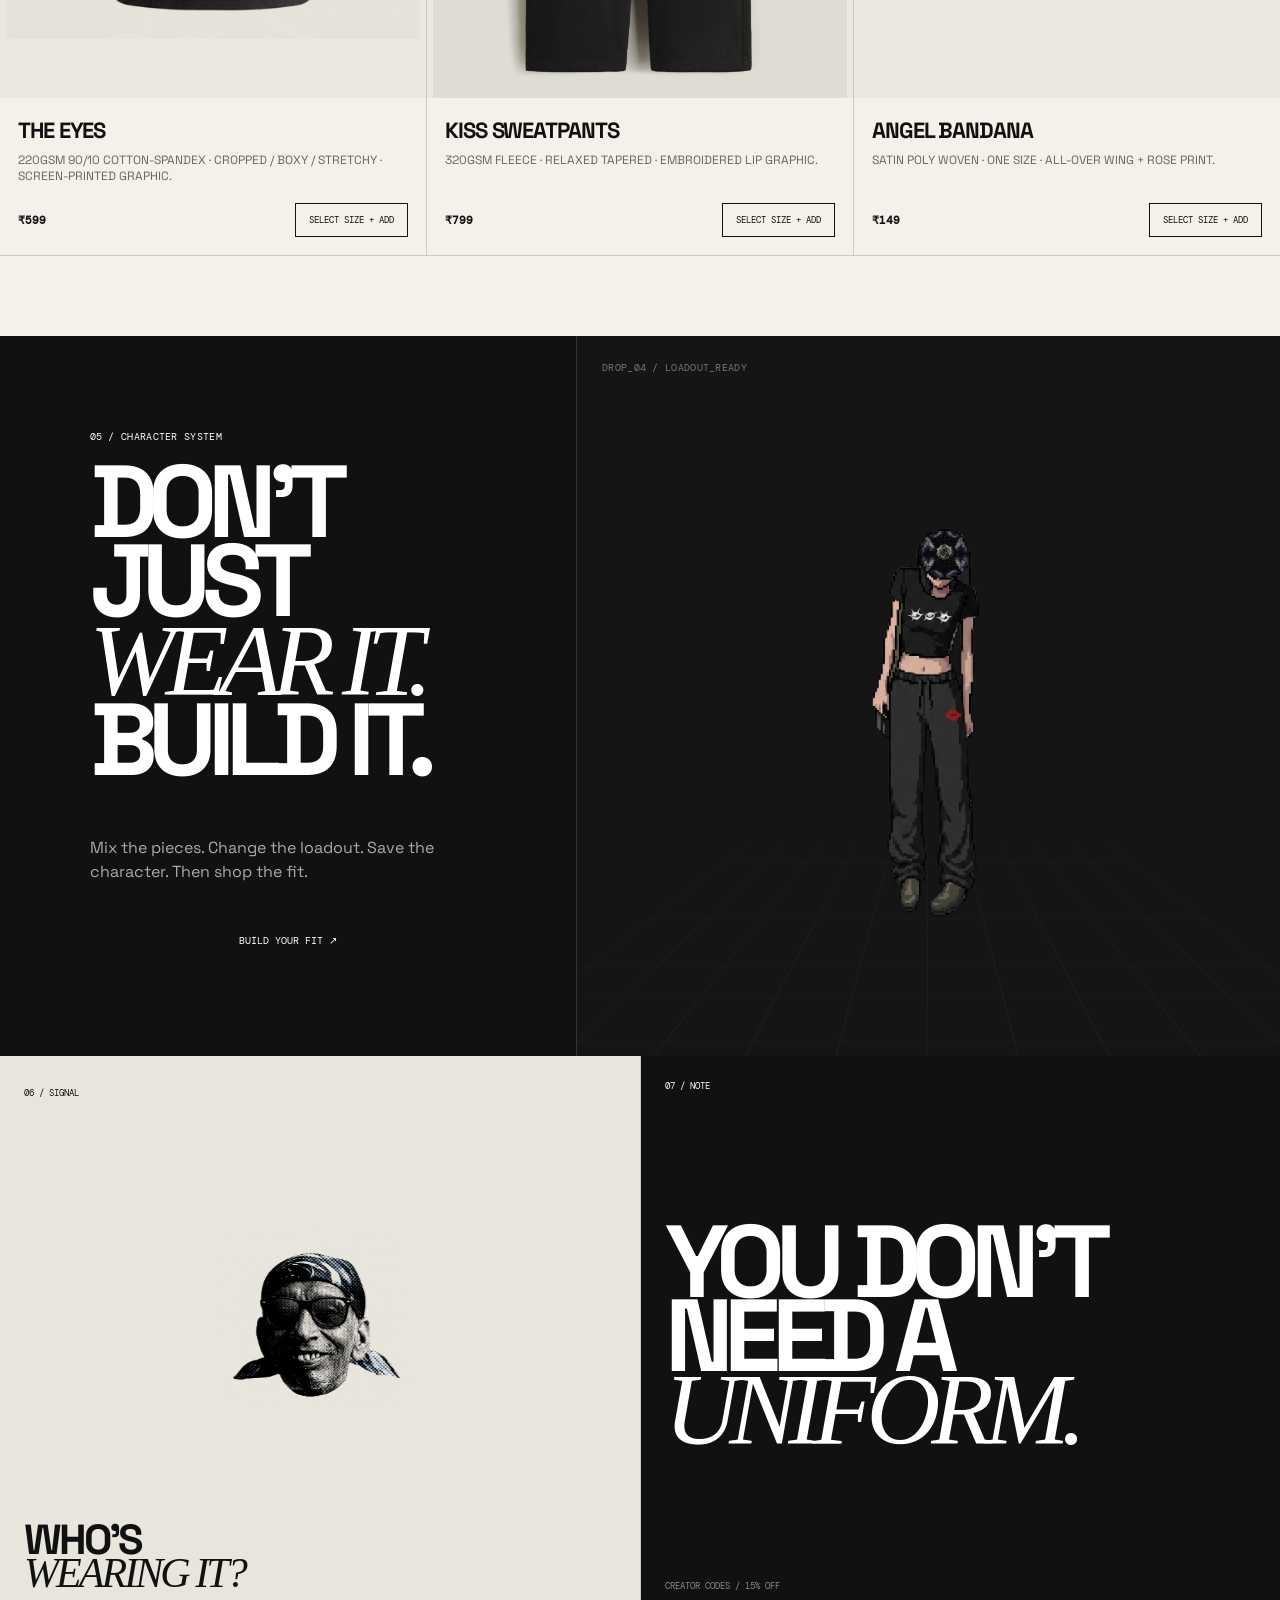
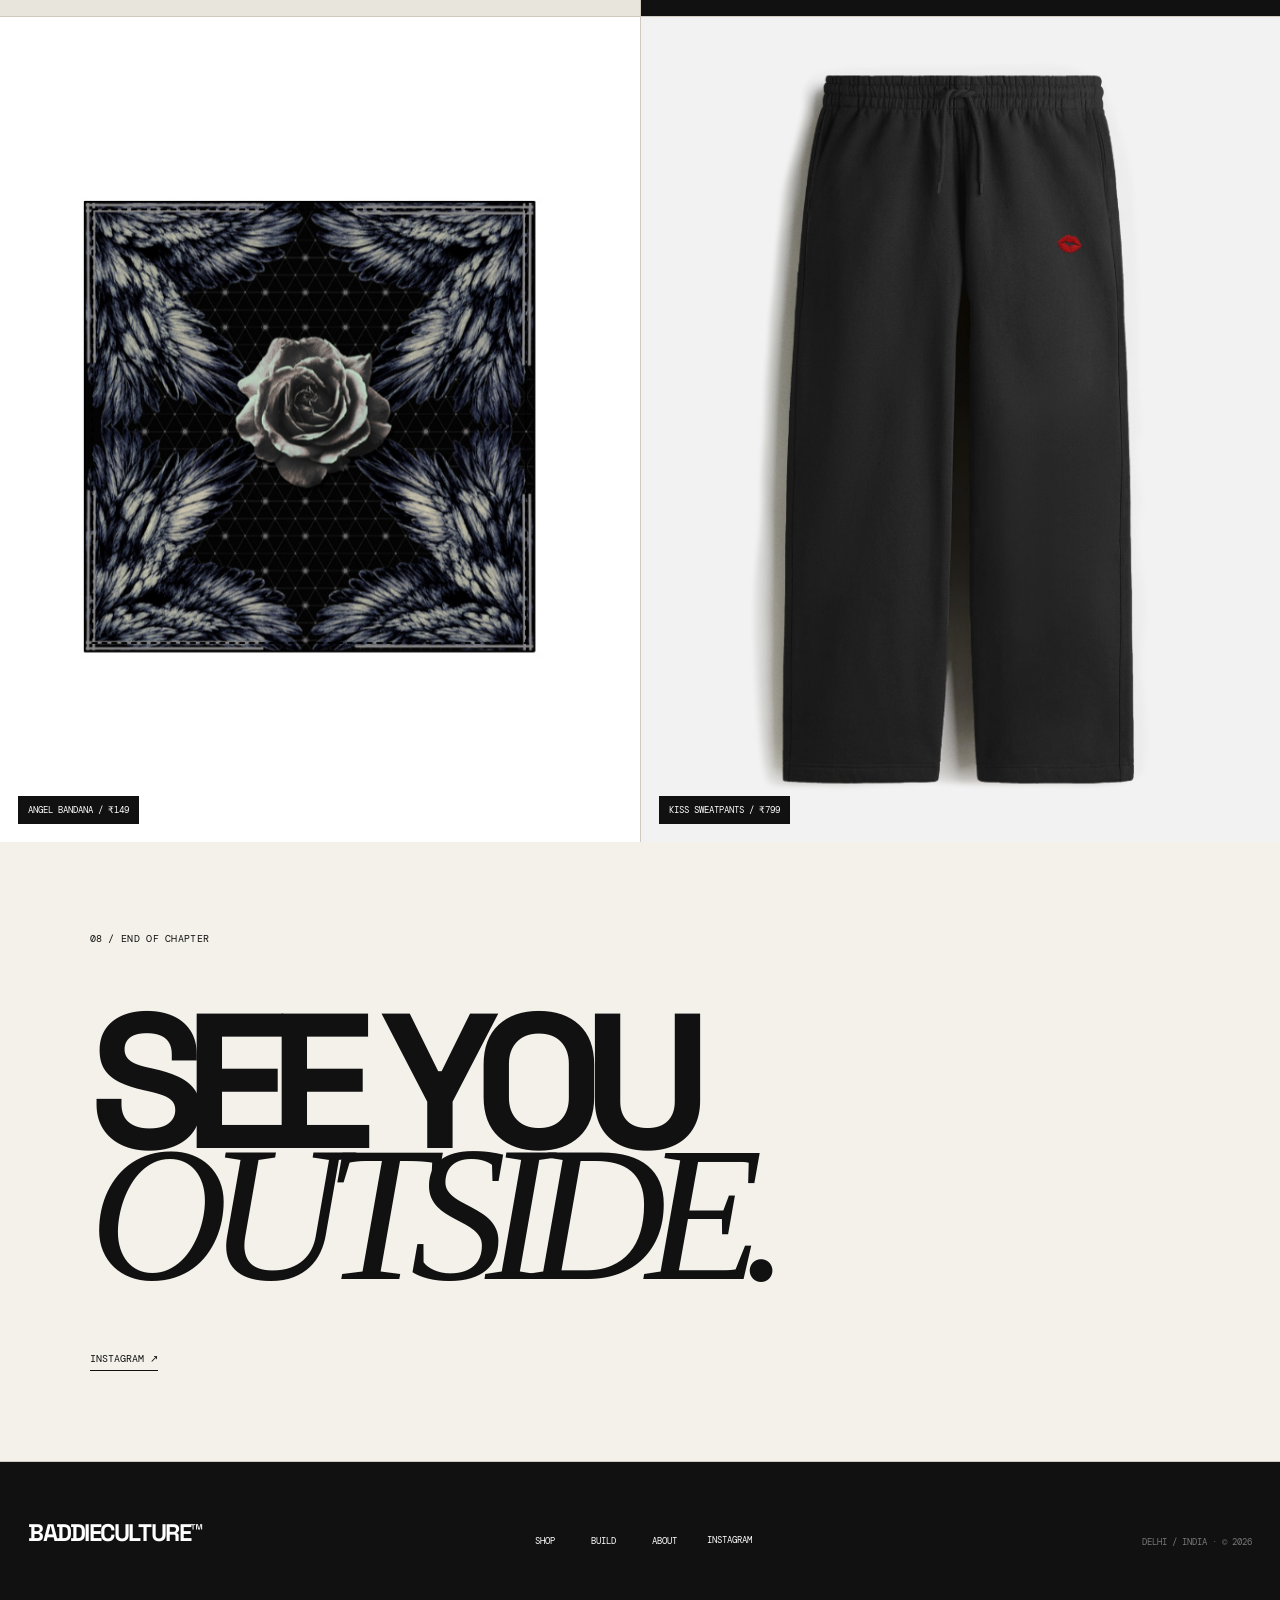
==== commit b208de28: "Update BADDIECULTURE website" ====
--- a/index.html
+++ b/index.html
@@ -1,162 +1,107 @@
-<!DOCTYPE html>
+<!doctype html>
 <html lang="en">
 <head>
-  <meta charset="UTF-8">
-  <meta name="viewport" content="width=device-width, initial-scale=1.0, viewport-fit=cover">
-  <meta name="theme-color" content="#0a0a0a">
-  <meta name="description" content="BADDIECULTURE // BUILD YOUR OUTFIT">
-  <meta name="theme-color" content="#0a0a0a">
-  <title>BADDIECULTURE // BUILD YOUR OUTFIT</title>
+  <meta charset="utf-8">
+  <meta name="viewport" content="width=device-width,initial-scale=1,viewport-fit=cover">
+  <meta name="theme-color" content="#f4f2ec">
+  <meta name="description" content="BADDIECULTURE — pieces, characters, and chapters from the archive.">
+  <title>BADDIECULTURE — THE ARCHIVE</title>
   <link rel="preconnect" href="https://fonts.googleapis.com">
   <link rel="preconnect" href="https://fonts.gstatic.com" crossorigin>
-  <link href="https://fonts.googleapis.com/css2?family=Press+Start+2P&family=Space+Grotesk:wght@400;500;600;700&display=swap" rel="stylesheet">
-  <link rel="stylesheet" href="css/styles.css">
+  <link href="https://fonts.googleapis.com/css2?family=DM+Mono:wght@400;500&family=Space+Grotesk:wght@400;500;600;700&display=swap" rel="stylesheet">
+  <link rel="stylesheet" href="styles.css">
 </head>
 <body>
-  <div class="liminal-bg" aria-hidden="true"></div>
-  <div class="grain-overlay" aria-hidden="true"></div>
-  <div class="scan-overlay" aria-hidden="true"></div>
-  <button class="brand-mark pixel" id="brand-secret" type="button" aria-label="BADDIECULTURE signal">BADDIECULTURE</button>
-  <div class="signal-toast pixel" id="signal-toast" role="status" aria-live="polite"></div>
+  <div class="grain" aria-hidden="true"></div>
+  <div class="cursor" aria-hidden="true"></div>
+  <div class="announce">FREE SHIPPING ON ORDERS OVER ₹999 <span>·</span> CREATOR CODES = 15% OFF</div>
 
-  <main id="app">
-    <section class="screen active" id="screen-boot" aria-label="Loading">
-      <div class="panel boot-card">
-        <div class="boot-title pixel">BUILD YOUR OUTFIT</div>
-        <div class="boot-bar-wrap">
-          <div class="boot-bar-frame"><div class="boot-bar-track"><div class="boot-bar-fill" id="boot-fill"></div></div></div>
-          <div class="boot-pct" id="boot-pct">00%</div>
-        </div>
-        <div class="boot-log" id="boot-log" aria-live="polite">
-          <span>&gt; INITIALIZING WARDROBE...</span>
-          <span>&gt; LOADING FABRIC DATA...</span>
-          <span>&gt; CALIBRATING FIT...</span>
-          <span>&gt; SYNCING DROP_04...</span>
-          <span>&gt; READY.</span>
+  <header class="site-nav" id="top">
+    <button class="wordmark" data-scroll="home">BADDIECULTURE<span>™</span></button>
+    <nav class="desktop-nav" aria-label="Primary">
+      <button data-scroll="shop">SHOP</button>
+      <button data-open-builder>BUILD YOUR FIT</button>
+      <button data-scroll="about">ABOUT</button>
+    </nav>
+    <div class="nav-tools">
+      <button data-search aria-label="Search">SEARCH</button>
+      <button data-cart> CART <b id="cart-count">0</b></button>
+      <button class="mobile-menu" data-menu aria-label="Menu">MENU</button>
+    </div>
+  </header>
+  <div class="mobile-nav" id="mobile-nav">
+    <button data-scroll="shop">SHOP</button>
+    <button data-open-builder>BUILD YOUR FIT</button>
+    <button data-scroll="about">ABOUT</button>
+    <button data-scroll="contact">CONTACT</button>
+  </div>
+
+  <main id="home">
+    <section class="hero">
+      <div class="hero-copy hero-copy-top"><span>01 / 05</span><span>DELHI / INDIA</span></div>
+      <div class="hero-title">BADDIE<br><em>CULTURE</em></div>
+      <div class="hero-man">
+        <div class="hero-ring"></div>
+        <img src="assets/old-man.png" alt="BADDIECULTURE archive artwork">
+      </div>
+      <div class="hero-copy hero-copy-bottom"><span>NOT A TREND<br>JUST ANOTHER CHAPTER.</span><span>SCROLL ↓</span></div>
+      <div class="hero-sticker">AURA<br>IS NOW<br>TO BE<br>CLEANSED.</div>
+    </section>
+
+    <section class="ticker" aria-label="Brand message"><div>NO FIXED UNIFORM. <i>NO FIXED UNIFORM.</i> NO FIXED UNIFORM. <i>NO FIXED UNIFORM.</i></div></section>
+
+    <section class="intro split" id="about">
+      <div class="eyebrow">02 / ABOUT THE ARCHIVE</div>
+      <div>
+        <h1>WE MAKE<br><em>PIECES</em><br>WE WANT<br>TO WEAR.</h1>
+        <p>BADDIECULTURE is a small clothing experiment built around pieces, characters, creators and whatever chapter comes next.</p>
+      </div>
+    </section>
+
+    <section class="featured" id="shop">
+      <div class="section-head"><div><span class="eyebrow">03 / FEATURED</span><h2>THE EYES <em>BABY TEE</em></h2></div><button class="text-link" data-product="tee01">VIEW DETAILS ↗</button></div>
+      <div class="featured-grid">
+        <button class="featured-image image-button" data-product="tee01"><img src="assets/tee-black.jpg" alt="Black Eyes Baby Tee"></button>
+        <div class="featured-copy">
+          <div class="big-index">01</div>
+          <div><span class="mono">THE EYES / BABY TEE</span><h3>THE<br>EYES.</h3><p>220GSM 90/10 cotton-spandex · cropped / boxy / stretchy · screen-printed graphic.</p></div>
+          <div class="feature-bottom"><strong>₹599</strong><button class="primary" data-product="tee01">SHOP THE TEE ↗</button></div>
         </div>
       </div>
-      <div class="boot-enter" id="boot-enter" hidden>
-        <button class="enter-btn pixel" id="enter-btn" type="button">○ ENTER ARCHIVE</button>
-        <div class="enter-hint pixel">PRESS TO INITIALIZE AUDIO // ENTER</div>
-      </div>
-      <p class="disclaimer">BADDIECULTURE © ALL RIGHTS RESERVED. UNAUTHORIZED FIT-COPYING MAY RESULT IN VISIBLE REGRET. NOT RESPONSIBLE FOR SUDDEN CONFIDENCE.</p>
     </section>
 
-    <section class="screen" id="screen-select" aria-label="Build your outfit">
-      <header class="hud-header">
-        <span>DROP_04 // ARCHIVE_04</span>
-        <span class="title">SELECT LOADOUT</span>
-        <span id="drop-counter" aria-label="Drop availability">37 / 100 AVAILABLE</span><button class="sound-toggle pixel" id="sound-toggle" type="button" aria-pressed="false" aria-label="Toggle background music">♪ MUSIC: ON</button><span id="stage-count" class="sr-only" aria-hidden="true">01 / 03</span>
-      </header>
-
-      <div class="preset-bar" aria-label="Outfit presets">
-        <span class="preset-label pixel">PRESETS</span>
-        <button class="preset-btn pixel" type="button" data-preset="default">DEFAULT</button>
-        <button class="preset-btn pixel" type="button" data-preset="all-black">ALL BLACK</button>
-        <button class="preset-btn pixel" type="button" data-preset="street">STREET</button>
-        <button class="preset-btn pixel" type="button" data-preset="angel">ANGEL</button>
-        <button class="preset-btn pixel" type="button" data-preset="full-fit">FULL FIT</button>
-        <button class="random-btn pixel" id="randomize-btn" type="button">⚄ RANDOMIZE</button>
-      </div>
-
-      <div class="select-body">
-        <button class="arrow-btn pixel" id="prev-btn" aria-label="Previous product">‹</button>
-
-        <div class="product-stage">
-          <article class="product-card" id="product-card">
-            <div class="product-image" id="product-image">
-              <span class="cat-tag" id="product-cat">TOP</span>
-              <img id="product-img" src="" alt="" width="500" height="500" loading="eager" decoding="async">
-              <span class="image-index pixel" id="image-index">01</span>
-              <div class="asset-error" id="asset-error" hidden role="alert"><span class="pixel">ASSET ERROR</span><button type="button" class="retry-btn pixel" id="retry-img">↻ RETRY</button></div>
-            </div>
-            <div class="product-name pixel" id="product-name">THREE EYES BABY TEE</div>
-            <div class="product-price pixel" id="product-price">₹500</div>
-            <div class="color-row" id="color-row"></div>
-            <button class="add-btn pixel" id="add-btn">× ADD TO OUTFIT</button>
-            <div class="micro-copy" id="micro-copy">SELECT A COLOR // ADD TO LOADOUT</div>
-            <button class="info-toggle pixel" id="info-toggle" type="button" aria-expanded="false">+ ITEM DATA</button>
-            <div class="product-info" id="product-info" hidden></div>
-          </article>
-
-          <div class="mannequin-wrap">
-            <div class="mannequin-label pixel">YOUR FIGHTER</div>
-            <div class="fighter-frame">
-              <div id="mannequin" class="fighter-stack" aria-label="Your fighter outfit">
-                <img id="fighter-base" class="fighter-layer base" alt="BADDIECULTURE fighter base" width="432" height="578" decoding="async">
-                <img id="fighter-bottom" class="fighter-layer bottom" alt="Equipped bottom" width="432" height="578" decoding="async">
-                <img id="fighter-top" class="fighter-layer top" alt="Equipped top" width="432" height="578" decoding="async">
-                <img id="fighter-accessory" class="fighter-layer accessory" alt="Equipped accessory" width="432" height="578" decoding="async">
-              </div>
-              <span class="fighter-status pixel" id="fighter-status">BASE LOADOUT</span>
-            </div>
-            <div class="tray" id="tray" aria-label="Selected outfit slots">
-              <button class="tray-slot" data-slot="top" type="button">TOP</button>
-              <button class="tray-slot" data-slot="bottom" type="button">BTM</button>
-              <button class="tray-slot" data-slot="accessory" type="button">ACC</button>
-            </div>
-            <button class="stats-toggle pixel" id="stats-toggle" type="button" aria-expanded="false">+ FIGHTER DATA</button>
-            <div class="fighter-stats" id="fighter-stats" aria-label="Fighter stats" hidden>
-              <div><span>AURA</span><b id="stat-aura">05</b></div>
-              <div><span>CHAOS</span><b id="stat-chaos">05</b></div>
-              <div><span>STYLE</span><b id="stat-style">05</b></div>
-              <div><span>ENERGY</span><b id="stat-energy">05</b></div>
-            </div>
-</div>
-        </div>
-
-        <button class="arrow-btn pixel" id="next-btn" aria-label="Next product">›</button>
-      </div>
-
-      <div class="character-actions">
-        <button class="save-fit-btn pixel" id="save-fit-btn" type="button">↓ SAVE CHARACTER</button>
-        <button class="share-fit-btn pixel" id="share-fit-btn" type="button">↗ SHARE CHARACTER</button>
-      </div>
-
-      <button class="proceed-btn pixel" id="proceed-btn">○ VIEW LOADOUT</button>
+    <section class="products-section">
+      <div class="section-head compact"><span class="eyebrow">04 / CURRENT DROP</span><span class="mono">03 PIECES / 07 VARIANTS</span></div>
+      <div class="product-grid" id="product-grid"></div>
     </section>
 
-    <section class="screen" id="screen-loadout" aria-label="Your loadout">
-      <button class="back-link pixel" id="back-to-select">← BACK TO SELECT</button>
-      <header class="hud-header"><span class="title">YOUR LOADOUT</span><span id="loadout-count">0 ITEMS</span></header>
-      <div class="loadout-grid" id="loadout-grid"></div>
-      <div class="redeem-box">
-        <input type="text" id="redeem-input" placeholder="ENTER CREATOR CODE" autocomplete="off" maxlength="24">
-        <button id="redeem-btn" class="pixel">○ APPLY</button>
-      </div>
-      <div class="redeem-msg" id="redeem-msg" aria-live="polite"></div>
-      <div class="hud-box">
-        <div class="hud-box-title">ORDER SUMMARY</div>
-        <div id="price-lines"></div>
-      </div>
-      <button class="confirm-btn pixel" id="confirm-btn" disabled>× CONFIRM ORDER</button>
+    <section class="build-feature">
+      <div class="build-copy"><span class="eyebrow">05 / CHARACTER SYSTEM</span><h2>DON'T JUST<br><em>WEAR IT.</em><br>BUILD IT.</h2><p>Mix the pieces. Change the loadout. Save the character. Then shop the fit.</p><button class="primary dark" data-open-builder>BUILD YOUR FIT ↗</button></div>
+      <div class="build-art"><div class="build-grid-lines"></div><div class="build-label mono">DROP_04 / LOADOUT_READY</div><div class="mini-character"><img src="builder/assets/fighter-base-top-bottom-clean.png" alt="Character builder preview"><img src="builder/assets/fighter-tee-black.png" alt=""><img src="builder/assets/fighter-pants-black.png" alt=""><img src="builder/assets/fighter-bandana.png" alt=""></div></div>
     </section>
 
-    <section class="screen" id="screen-confirm" aria-label="Order confirmation">
-      <div class="panel confirm-card">
-        <div class="connecting-text pixel connecting-dots" id="connecting-text">CONNECTING</div>
-        <div class="confirm-summary" id="confirm-summary"></div>
-        <a href="#" target="_blank" rel="noopener" class="wa-btn pixel" id="wa-link">○ OPEN WHATSAPP</a>
-        <div class="confirm-note">Your outfit details are pre-filled in the message. We'll ask for your delivery address once you confirm.</div>
-      </div>
-      <button class="back-link pixel" id="restart-btn">← START OVER</button>
+    <section class="archive-grid">
+      <article class="archive-card old"><span>06 / SIGNAL</span><img src="assets/old-man.png" alt="Archive artwork"><strong>WHO'S<br><em>WEARING IT?</em></strong></article>
+      <article class="archive-card quote"><span>07 / NOTE</span><strong>YOU DON'T<br>NEED A<br><em>UNIFORM.</em></strong><small>CREATOR CODES / 15% OFF</small></article>
+      <article class="archive-card bandana"><img src="assets/bandana.jpg" alt="Angel bandana"><span>ANGEL BANDANA / ₹149</span></article>
+      <article class="archive-card pants"><img src="assets/pants-black.jpg" alt="Black Kiss sweatpants"><span>KISS SWEATPANTS / ₹799</span></article>
     </section>
+
+    <section class="manifesto" id="contact"><div class="mono">08 / END OF CHAPTER</div><h2>SEE YOU<br><em>OUTSIDE.</em></h2><a href="https://instagram.com/baddieculture.in" target="_blank" rel="noopener">INSTAGRAM ↗</a></section>
   </main>
 
-  <aside class="cart-drawer" id="cart-drawer" aria-label="Cart" aria-hidden="true">
-    <div class="cart-head">
-      <span class="pixel">YOUR CART</span>
-      <button class="cart-close pixel" id="cart-close" type="button" aria-label="Close cart">×</button>
-    </div>
-    <div class="cart-items" id="cart-items"></div>
-    <div class="cart-foot">
-      <div class="cart-total pixel"><span>TOTAL</span><span id="cart-total">₹0</span></div>
-      <button class="cart-checkout pixel" id="cart-checkout" type="button" aria-label="View your loadout">○ VIEW LOADOUT</button>
-    </div>
-  </aside>
-  <button class="cart-fab pixel" id="cart-fab" type="button" aria-label="Open cart">CART <span id="cart-count-badge">0</span></button>
+  <footer><div class="footer-word">BADDIECULTURE™</div><div class="footer-links"><button data-scroll="shop">SHOP</button><button data-open-builder>BUILD</button><button data-scroll="about">ABOUT</button><a href="https://instagram.com/baddieculture.in" target="_blank" rel="noopener">INSTAGRAM</a></div><span>DELHI / INDIA · © 2026</span></footer>
 
-  <script>if ("serviceWorker" in navigator) window.addEventListener("load",()=>navigator.serviceWorker.register("sw.js").catch(()=>{}));</script>
-  <script src="js/app.js" defer></script>
+  <aside class="drawer-wrap" id="cart-drawer" aria-hidden="true"><div class="drawer-backdrop" data-close-cart></div><div class="drawer"><div class="drawer-head"><span>YOUR CART</span><button data-close-cart>×</button></div><div id="cart-items"></div><div class="drawer-foot"><div><span>SUBTOTAL</span><strong id="cart-total">₹0</strong></div><button class="primary dark full" id="go-checkout">CHECKOUT ↗</button></div></div></aside>
+
+  <div class="modal" id="product-modal" aria-hidden="true"><div class="modal-backdrop" data-close-modal></div><section class="product-modal-card"><button class="modal-close" data-close-modal>×</button><div class="modal-media"><img id="modal-image" alt=""></div><div class="modal-info"><span class="eyebrow" id="modal-cat"></span><h2 id="modal-name"></h2><strong id="modal-price"></strong><p id="modal-desc"></p><div class="modal-row"><span>COLOR</span><div id="modal-colors"></div></div><div class="modal-row"><span>SIZE</span><div id="modal-sizes"></div></div><div class="modal-details" id="modal-details"></div><button class="primary dark full" id="modal-add">ADD TO CART</button></div></section></div>
+
+  <div class="search-panel" id="search-panel" aria-hidden="true"><button data-search>×</button><span class="eyebrow">SEARCH THE ARCHIVE</span><input id="search-input" placeholder="TYPE TO SEARCH..." autocomplete="off"><div id="search-results"></div></div>
+
+  <div class="checkout" id="checkout" aria-hidden="true"><div class="checkout-inner"><button class="back" id="checkout-back">← BACK TO CART</button><div class="checkout-head"><span class="eyebrow">CHECKOUT / WHATSAPP</span><h1>READY<br><em>WHEN YOU ARE.</em></h1></div><div class="checkout-grid"><form id="checkout-form"><label>NAME*<input name="name" required autocomplete="name"></label><label>MOBILE*<input name="mobile" required inputmode="tel" autocomplete="tel"></label><label>EMAIL<input name="email" type="email" autocomplete="email"></label><label>FULL ADDRESS*<textarea name="address" required autocomplete="street-address"></textarea></label><div class="two"><label>CITY*<input name="city" required autocomplete="address-level2"></label><label>STATE*<input name="state" required autocomplete="address-level1"></label></div><label>PINCODE*<input name="pincode" required inputmode="numeric" autocomplete="postal-code"></label><label>ORDER NOTES<textarea name="notes"></textarea></label></form><aside class="checkout-side"><div class="summary"><span class="eyebrow">ORDER SUMMARY</span><div id="checkout-items"></div><div class="redeem"><input id="redeem" placeholder="CREATOR / REDEEM CODE" maxlength="24"><button id="apply-code" type="button">APPLY</button></div><div id="redeem-msg" class="redeem-msg"></div><div class="summary-line"><span>SUBTOTAL</span><b id="checkout-subtotal">₹0</b></div><div class="summary-line"><span>DISCOUNT</span><b id="checkout-discount">—</b></div><div class="summary-line total"><span>TOTAL</span><b id="checkout-total">₹0</b></div><button class="primary dark full" type="submit" form="checkout-form">ORDER VIA WHATSAPP ↗</button><small>WhatsApp opens with the complete order, customer details, redeem code and total already filled in.</small></div></aside></div></div></div>
+
+  <div class="builder-overlay" id="builder-overlay" aria-hidden="true"><div class="builder-top"><span>BADDIECULTURE / CHARACTER SYSTEM</span><button data-close-builder>× CLOSE</button></div><iframe id="builder-frame" title="BADDIECULTURE character builder" src="builder/index.html"></iframe></div>
+  <div class="toast" id="toast" role="status" aria-live="polite"></div>
+  <script src="app.js"></script>
 </body>
 </html>
--- a/styles.css
+++ b/styles.css
@@ -0,0 +1,4 @@
+:root{--paper:#f3f1ea;--ink:#111;--muted:#777;--line:#cfcac0;--soft:#e7e3d9;--acid:#c9ff55;--mono:'DM Mono',monospace;--grotesk:'Space Grotesk',Arial,sans-serif}*{box-sizing:border-box}html{scroll-behavior:smooth}body{margin:0;background:var(--paper);color:var(--ink);font-family:var(--grotesk);overflow-x:hidden}button,a,input,textarea{font:inherit}button{border:0;background:none;color:inherit;cursor:pointer}a{text-decoration:none;color:inherit}.grain{position:fixed;inset:-50%;z-index:50;pointer-events:none;opacity:.045;background-image:url("data:image/svg+xml,%3Csvg xmlns='http://www.w3.org/2000/svg' width='160' height='160'%3E%3Cfilter id='n'%3E%3CfeTurbulence type='fractalNoise' baseFrequency='.8' numOctaves='4' stitchTiles='stitch'/%3E%3C/filter%3E%3Crect width='100%25' height='100%25' filter='url(%23n)'/%3E%3C/svg%3E");animation:grain .25s steps(2) infinite}@keyframes grain{0%{transform:translate(0,0)}25%{transform:translate(2%,-1%)}50%{transform:translate(-1%,2%)}75%{transform:translate(1%,1%)}100%{transform:translate(-2%,-1%)}}.announce{height:30px;background:#111;color:#fff;display:flex;justify-content:center;align-items:center;gap:12px;font:10px var(--mono);letter-spacing:.04em}.announce span{color:var(--acid)}.site-nav{height:76px;padding:0 28px;border-bottom:1px solid var(--line);display:grid;grid-template-columns:1fr auto 1fr;align-items:center;position:sticky;top:0;background:rgba(243,241,234,.93);backdrop-filter:blur(10px);z-index:40}.wordmark{justify-self:start;font-size:20px;font-weight:700;letter-spacing:-.06em}.wordmark span{font-size:8px;vertical-align:top;margin-left:3px}.desktop-nav{display:flex;gap:38px;font:10px var(--mono)}.desktop-nav button,.nav-tools button{position:relative}.desktop-nav button:after,.nav-tools button:after{content:'';position:absolute;left:0;right:100%;bottom:-7px;height:1px;background:#111;transition:right .3s}.desktop-nav button:hover:after,.nav-tools button:hover:after{right:0}.nav-tools{justify-self:end;display:flex;gap:20px;font:10px var(--mono)}.nav-tools b{background:#111;color:#fff;padding:2px 5px;border-radius:50%;font-size:8px}.mobile-menu{display:none}.mobile-nav{display:none}.hero{height:calc(100vh - 106px);min-height:650px;position:relative;overflow:hidden;border-bottom:1px solid var(--line)}.hero-copy{position:absolute;z-index:2;left:28px;right:28px;display:flex;justify-content:space-between;font:10px var(--mono)}.hero-copy-top{top:22px}.hero-copy-bottom{bottom:25px}.hero-title{position:absolute;z-index:2;top:8%;left:50%;transform:translateX(-50%);width:100%;text-align:center;font-size:clamp(72px,13vw,190px);font-weight:700;line-height:.74;letter-spacing:-.105em;pointer-events:none}.hero-title em{font-family:Georgia,serif;font-weight:400;letter-spacing:-.09em}.hero-man{position:absolute;inset:17% 0 8%;display:grid;place-items:center}.hero-man img{width:min(44vw,510px);height:min(44vw,510px);object-fit:contain;position:relative;z-index:2;mix-blend-mode:multiply;animation:float 5s ease-in-out infinite}.hero-ring{position:absolute;width:min(38vw,450px);height:min(38vw,450px);border:1px solid #bbb8af;border-radius:50%;animation:spin 20s linear infinite}.hero-ring:before,.hero-ring:after{content:'';position:absolute;inset:8%;border:1px dashed #c8c4ba;border-radius:50%}.hero-ring:after{inset:20%;border-style:solid;opacity:.5}@keyframes float{0%,100%{transform:translateY(0) rotate(-1deg)}50%{transform:translateY(-14px) rotate(1deg)}}@keyframes spin{to{transform:rotate(360deg)}}.hero-sticker{position:absolute;right:7%;top:45%;z-index:3;width:115px;height:115px;border:1px solid #111;border-radius:50%;display:grid;place-items:center;text-align:center;font:9px var(--mono);line-height:1.1;transform:rotate(10deg);animation:pulse 3s ease-in-out infinite}@keyframes pulse{50%{transform:rotate(3deg) scale(1.04)}}.ticker{overflow:hidden;border-bottom:1px solid var(--line);white-space:nowrap;font-size:clamp(36px,5vw,72px);font-weight:700;letter-spacing:-.07em;padding:8px 0}.ticker div{display:inline-block;animation:marquee 20s linear infinite}.ticker i{font-family:Georgia,serif;font-weight:400}@keyframes marquee{to{transform:translateX(-50%)}}.split{display:grid;grid-template-columns:28% 72%;min-height:650px;padding:120px 7vw;border-bottom:1px solid var(--line)}.eyebrow,.mono{font:10px var(--mono);letter-spacing:.03em}.split h1{font-size:clamp(60px,8vw,130px);line-height:.79;letter-spacing:-.09em;margin:0 0 55px}.split h1 em,.featured h2 em,.build-copy h2 em,.manifesto em{font-family:Georgia,serif;font-weight:400}.split p{max-width:490px;font-size:18px;line-height:1.45;margin:0}.featured{border-bottom:1px solid var(--line)}.section-head{padding:45px 7vw 28px;display:flex;align-items:end;justify-content:space-between}.section-head h2{font-size:clamp(45px,7vw,100px);line-height:.8;letter-spacing:-.08em;margin:15px 0 0}.text-link{font:10px var(--mono);border-bottom:1px solid #111;padding-bottom:5px}.featured-grid{display:grid;grid-template-columns:1.3fr .7fr;min-height:680px;border-top:1px solid var(--line)}.featured-image{padding:8%;background:#e8e5dd;display:grid;place-items:center;overflow:hidden}.featured-image img{width:100%;height:100%;object-fit:contain;mix-blend-mode:multiply;transition:transform .8s cubic-bezier(.2,.8,.2,1)}.featured-image:hover img{transform:scale(1.06) rotate(-1deg)}.featured-copy{border-left:1px solid var(--line);padding:40px;display:flex;flex-direction:column;justify-content:space-between}.big-index{font:10px var(--mono);color:var(--muted)}.featured-copy h3{font-size:clamp(80px,10vw,150px);line-height:.72;letter-spacing:-.1em;margin:18px 0 30px}.featured-copy p{font-size:14px;line-height:1.5;max-width:360px}.feature-bottom{display:flex;justify-content:space-between;align-items:center;border-top:1px solid var(--line);padding-top:20px}.feature-bottom strong{font:20px var(--mono)}.primary{background:#111;color:#fff;padding:15px 20px;font:10px var(--mono);transition:transform .2s,box-shadow .2s}.primary:hover{transform:translate(-3px,-3px);box-shadow:5px 5px 0 var(--acid)}.primary.dark{background:#111;color:#fff}.full{width:100%}.products-section{padding-bottom:80px}.section-head.compact{align-items:center}.product-grid{display:grid;grid-template-columns:repeat(3,1fr);gap:1px;background:var(--line);border-top:1px solid var(--line);border-bottom:1px solid var(--line)}.product-card{background:var(--paper);min-width:0}.product-media{height:520px;background:#ebe8e0;position:relative;overflow:hidden;display:grid;place-items:center}.product-media img{width:100%;height:100%;object-fit:contain;mix-blend-mode:multiply;transition:transform .65s cubic-bezier(.2,.8,.2,1)}.product-card:hover .product-media img{transform:scale(1.05)}.product-no{position:absolute;left:16px;top:16px;font:9px var(--mono);z-index:2}.product-cat{position:absolute;right:16px;top:16px;font:9px var(--mono);z-index:2}.product-body{padding:18px}.product-body h3{font-size:22px;margin:0 0 8px;letter-spacing:-.05em}.product-body p{font-size:12px;color:#666;min-height:35px;margin:0 0 16px}.product-meta{display:flex;justify-content:space-between;align-items:center;font:11px var(--mono)}.card-buy{border:1px solid #111;padding:10px 13px;font:9px var(--mono);transition:.2s}.card-buy:hover{background:#111;color:#fff}.build-feature{display:grid;grid-template-columns:45% 55%;min-height:720px;background:#111;color:#fff}.build-copy{padding:90px 7vw;display:flex;flex-direction:column;justify-content:center}.build-copy h2{font-size:clamp(65px,8vw,130px);line-height:.77;letter-spacing:-.09em;margin:20px 0 40px}.build-copy p{max-width:410px;color:#aaa;line-height:1.5;margin-bottom:35px}.build-art{position:relative;overflow:hidden;border-left:1px solid #333;background:#151515;display:grid;place-items:center}.build-grid-lines{position:absolute;inset:0;background-image:linear-gradient(#2a2a2a 1px,transparent 1px),linear-gradient(90deg,#2a2a2a 1px,transparent 1px);background-size:70px 70px;opacity:.35;transform:perspective(500px) rotateX(55deg) scale(1.3);transform-origin:center bottom}.build-label{position:absolute;left:25px;top:25px;color:#777}.mini-character{position:relative;width:min(55%,360px);aspect-ratio:432/578}.mini-character img{position:absolute;inset:0;width:100%;height:100%;object-fit:contain}.mini-character{animation:float 4s ease-in-out infinite}.archive-grid{display:grid;grid-template-columns:1fr 1fr;gap:1px;background:var(--line)}.archive-card{min-height:560px;background:var(--paper);position:relative;overflow:hidden;padding:24px}.archive-card span,.archive-card>small{font:9px var(--mono)}.archive-card.old{background:#e8e5dd}.archive-card.old img{position:absolute;width:55%;height:55%;object-fit:contain;left:50%;top:50%;transform:translate(-50%,-50%);mix-blend-mode:multiply}.archive-card.old strong{position:absolute;left:24px;bottom:25px;font-size:42px;line-height:.8;letter-spacing:-.07em}.archive-card.old em,.archive-card.quote em{font-family:Georgia,serif;font-weight:400}.archive-card.quote{background:#111;color:#fff;display:flex;flex-direction:column;justify-content:space-between}.archive-card.quote strong{font-size:clamp(60px,8vw,110px);line-height:.72;letter-spacing:-.09em}.archive-card.quote small{font:9px var(--mono);color:#888}.archive-card.bandana,.archive-card.pants{padding:0}.archive-card.bandana img,.archive-card.pants img{width:100%;height:100%;object-fit:cover;transition:transform .8s}.archive-card.bandana:hover img,.archive-card.pants:hover img{transform:scale(1.04)}.archive-card.bandana span,.archive-card.pants span{position:absolute;left:18px;bottom:18px;background:#111;color:#fff;padding:8px 10px}.manifesto{min-height:620px;padding:90px 7vw;border-bottom:1px solid var(--line);display:flex;flex-direction:column;justify-content:space-between}.manifesto h2{font-size:clamp(90px,15vw,230px);line-height:.68;letter-spacing:-.11em;margin:0}.manifesto a{font:10px var(--mono);border-bottom:1px solid #111;width:max-content;padding-bottom:5px}footer{background:#111;color:#fff;padding:55px 28px;display:grid;grid-template-columns:1fr auto 1fr;gap:30px;align-items:end}.footer-word{font-size:24px;font-weight:700;letter-spacing:-.06em}.footer-links{display:flex;gap:24px;font:9px var(--mono)}footer>span{justify-self:end;font:9px var(--mono);color:#777}.drawer-wrap,.modal,.checkout,.builder-overlay,.search-panel{display:none}.drawer-wrap.open,.modal.open,.checkout.open,.builder-overlay.open,.search-panel.open{display:block}.drawer-wrap{position:fixed;inset:0;z-index:100}.drawer-backdrop,.modal-backdrop{position:absolute;inset:0;background:rgba(0,0,0,.45)}.drawer{position:absolute;right:0;top:0;bottom:0;width:min(520px,100vw);background:var(--paper);padding:25px;overflow:auto}.drawer-head{display:flex;justify-content:space-between;font:10px var(--mono);border-bottom:1px solid var(--line);padding-bottom:20px}.drawer-head button,.modal-close{font-size:25px}.cart-line{display:grid;grid-template-columns:100px 1fr auto;gap:15px;padding:18px 0;border-bottom:1px solid var(--line);align-items:center}.cart-line img{width:100px;height:100px;object-fit:contain;background:#e8e5dd;mix-blend-mode:multiply}.cart-line b{display:block;font-size:14px}.cart-line small{display:block;color:#777;font:9px var(--mono);margin:8px 0}.cart-line strong{font:12px var(--mono)}.cart-line button{font-size:20px}.drawer-foot{padding-top:25px}.drawer-foot>div{display:flex;justify-content:space-between;margin-bottom:15px;font:11px var(--mono)}.drawer-foot strong{font-size:16px}.empty-cart{padding:80px 0;text-align:center;font:10px var(--mono);color:#777}.modal{position:fixed;inset:0;z-index:110}.product-modal-card{position:absolute;inset:5vh 5vw;background:var(--paper);display:grid;grid-template-columns:1.15fr .85fr;overflow:auto}.modal-close{position:absolute;right:20px;top:15px;z-index:3}.modal-media{background:#e8e5dd;display:grid;place-items:center;padding:8%}.modal-media img{width:100%;height:100%;object-fit:contain;mix-blend-mode:multiply}.modal-info{padding:70px 50px;display:flex;flex-direction:column}.modal-info h2{font-size:clamp(50px,6vw,95px);line-height:.8;letter-spacing:-.08em;margin:20px 0}.modal-info>strong{font:18px var(--mono)}.modal-info p{color:#555;line-height:1.5;max-width:420px}.modal-row{border-top:1px solid var(--line);padding:18px 0;display:grid;grid-template-columns:80px 1fr;gap:15px;font:9px var(--mono);align-items:start}.modal-row>div{display:flex;gap:6px;flex-wrap:wrap}.choice{border:1px solid var(--line);padding:8px 10px;font:9px var(--mono)}.choice.active{background:#111;color:#fff;border-color:#111}.modal-details{border-top:1px solid var(--line);padding:18px 0;font:9px/1.7 var(--mono);color:#666;margin-bottom:15px}.search-panel{position:fixed;inset:0;background:var(--paper);z-index:120;padding:8vh 10vw}.search-panel>button{position:absolute;right:30px;top:25px;font-size:30px}.search-panel input{display:block;width:100%;font-size:clamp(50px,9vw,140px);letter-spacing:-.08em;background:none;border:0;border-bottom:1px solid #111;outline:none;margin:30px 0 40px}.search-result{padding:18px 0;border-bottom:1px solid var(--line);display:flex;justify-content:space-between;font-size:22px}.checkout{position:fixed;inset:0;background:var(--paper);z-index:130;overflow:auto}.checkout-inner{max-width:1250px;margin:auto;padding:35px 5vw 70px}.back{font:9px var(--mono);border-bottom:1px solid #111;padding-bottom:5px}.checkout-head{padding:80px 0 55px;border-bottom:1px solid var(--line)}.checkout-head h1{font-size:clamp(70px,11vw,170px);line-height:.7;letter-spacing:-.1em;margin:20px 0 0}.checkout-head em{font-family:Georgia,serif;font-weight:400}.checkout-grid{display:grid;grid-template-columns:1fr 420px;gap:80px;padding-top:50px}.checkout-grid form{display:flex;flex-direction:column;gap:20px}.checkout-grid label{font:9px var(--mono);display:flex;flex-direction:column;gap:8px}.checkout-grid input,.checkout-grid textarea{border:0;border-bottom:1px solid #aaa;background:none;padding:11px 0;outline:none;font:16px var(--grotesk);resize:vertical}.checkout-grid input:focus,.checkout-grid textarea:focus{border-color:#111}.two{display:grid;grid-template-columns:1fr 1fr;gap:20px}.summary{border:1px solid var(--line);padding:22px;position:sticky;top:30px}.summary-item{display:flex;justify-content:space-between;gap:10px;border-bottom:1px solid var(--line);padding:15px 0;font:10px var(--mono)}.redeem{display:flex;border-bottom:1px solid #111;margin:18px 0 5px}.redeem input{border:0;flex:1}.redeem button{font:9px var(--mono)}.redeem-msg{min-height:20px;color:#238000;font:9px var(--mono)}.summary-line{display:flex;justify-content:space-between;padding:10px 0;font:10px var(--mono)}.summary-line.total{border-top:1px solid #111;margin-top:10px;padding-top:18px;font-size:15px}.summary>small{display:block;color:#777;line-height:1.5;margin-top:15px}.builder-overlay{position:fixed;inset:0;background:#0a0a0a;z-index:150}.builder-top{height:54px;color:#fff;display:flex;justify-content:space-between;align-items:center;padding:0 18px;font:9px var(--mono);border-bottom:1px solid #292929}.builder-top button{color:#aaa}.builder-overlay iframe{display:block;width:100%;height:calc(100% - 54px);border:0}.toast{position:fixed;left:50%;bottom:25px;transform:translateX(-50%) translateY(20px);background:#111;color:#fff;padding:12px 16px;font:9px var(--mono);z-index:200;opacity:0;pointer-events:none;transition:.25s}.toast.show{opacity:1;transform:translateX(-50%) translateY(0)}
+@media(max-width:850px){.site-nav{height:64px;padding:0 15px;grid-template-columns:1fr auto}.desktop-nav{display:none}.nav-tools{gap:12px}.nav-tools button:first-child{display:none}.mobile-menu{display:block}.mobile-nav{padding:15px;background:var(--paper);border-bottom:1px solid var(--line);position:sticky;top:64px;z-index:39;flex-direction:column;gap:18px;font:10px var(--mono)}.mobile-nav.open{display:flex}.hero{height:calc(100svh - 94px);min-height:590px}.hero-title{top:16%;font-size:clamp(62px,18vw,130px)}.hero-man{inset:23% 0 14%}.hero-man img{width:min(68vw,420px);height:min(68vw,420px)}.hero-ring{width:min(62vw,380px);height:min(62vw,380px)}.hero-sticker{right:5%;top:56%;width:82px;height:82px;font-size:7px}.hero-copy{left:15px;right:15px;font-size:8px}.split{grid-template-columns:1fr;padding:80px 7vw;min-height:540px}.split .eyebrow{margin-bottom:30px}.split h1{font-size:clamp(58px,15vw,100px)}.split p{font-size:15px}.section-head{padding:35px 5vw 25px;align-items:flex-start;gap:20px}.section-head h2{font-size:clamp(43px,12vw,80px)}.featured-grid{grid-template-columns:1fr}.featured-image{height:65vw;min-height:350px;padding:5%}.featured-copy{border-left:0;border-top:1px solid var(--line);padding:30px}.featured-copy h3{font-size:clamp(75px,22vw,130px)}.product-grid{grid-template-columns:1fr 1fr}.product-media{height:55vw;min-height:260px}.product-body{padding:14px}.product-body h3{font-size:17px}.product-body p{font-size:10px}.card-buy{padding:8px;font-size:8px}.build-feature{grid-template-columns:1fr}.build-copy{min-height:560px;padding:70px 7vw}.build-copy h2{font-size:clamp(65px,17vw,110px)}.build-art{min-height:560px;border-left:0;border-top:1px solid #333}.archive-grid{grid-template-columns:1fr}.archive-card{min-height:460px}.manifesto{min-height:500px;padding:70px 7vw}.manifesto h2{font-size:clamp(75px,20vw,150px)}footer{grid-template-columns:1fr;align-items:start;padding:40px 18px}.footer-links{flex-wrap:wrap}footer>span{justify-self:start}.product-modal-card{inset:0;display:block}.modal-media{height:48vh}.modal-info{padding:30px 22px 40px}.modal-info h2{font-size:65px}.checkout-grid{grid-template-columns:1fr;gap:35px}.checkout-head{padding:55px 0 40px}.checkout-head h1{font-size:clamp(65px,18vw,110px)}.summary{position:static}.drawer{padding:20px}.cart-line{grid-template-columns:80px 1fr auto}.cart-line img{width:80px;height:80px}}
+@media(max-width:480px){.announce{font-size:8px;height:27px}.site-nav{height:58px}.mobile-nav{top:58px}.wordmark{font-size:17px}.nav-tools{font-size:8px}.hero{min-height:550px}.hero-title{font-size:19vw}.hero-sticker{right:4%;top:59%}.hero-copy-bottom span:first-child{max-width:160px}.product-grid{grid-template-columns:1fr}.product-media{height:95vw}.featured-image{height:105vw}.feature-bottom{align-items:flex-start;gap:15px;flex-direction:column}.build-copy{min-height:500px}.build-art{min-height:500px}.two{grid-template-columns:1fr}.search-panel{padding:90px 20px}.search-panel input{font-size:52px}.search-result{font-size:17px}}
+@media(prefers-reduced-motion:reduce){*,*:before,*:after{animation:none!important;scroll-behavior:auto!important;transition:none!important}}
